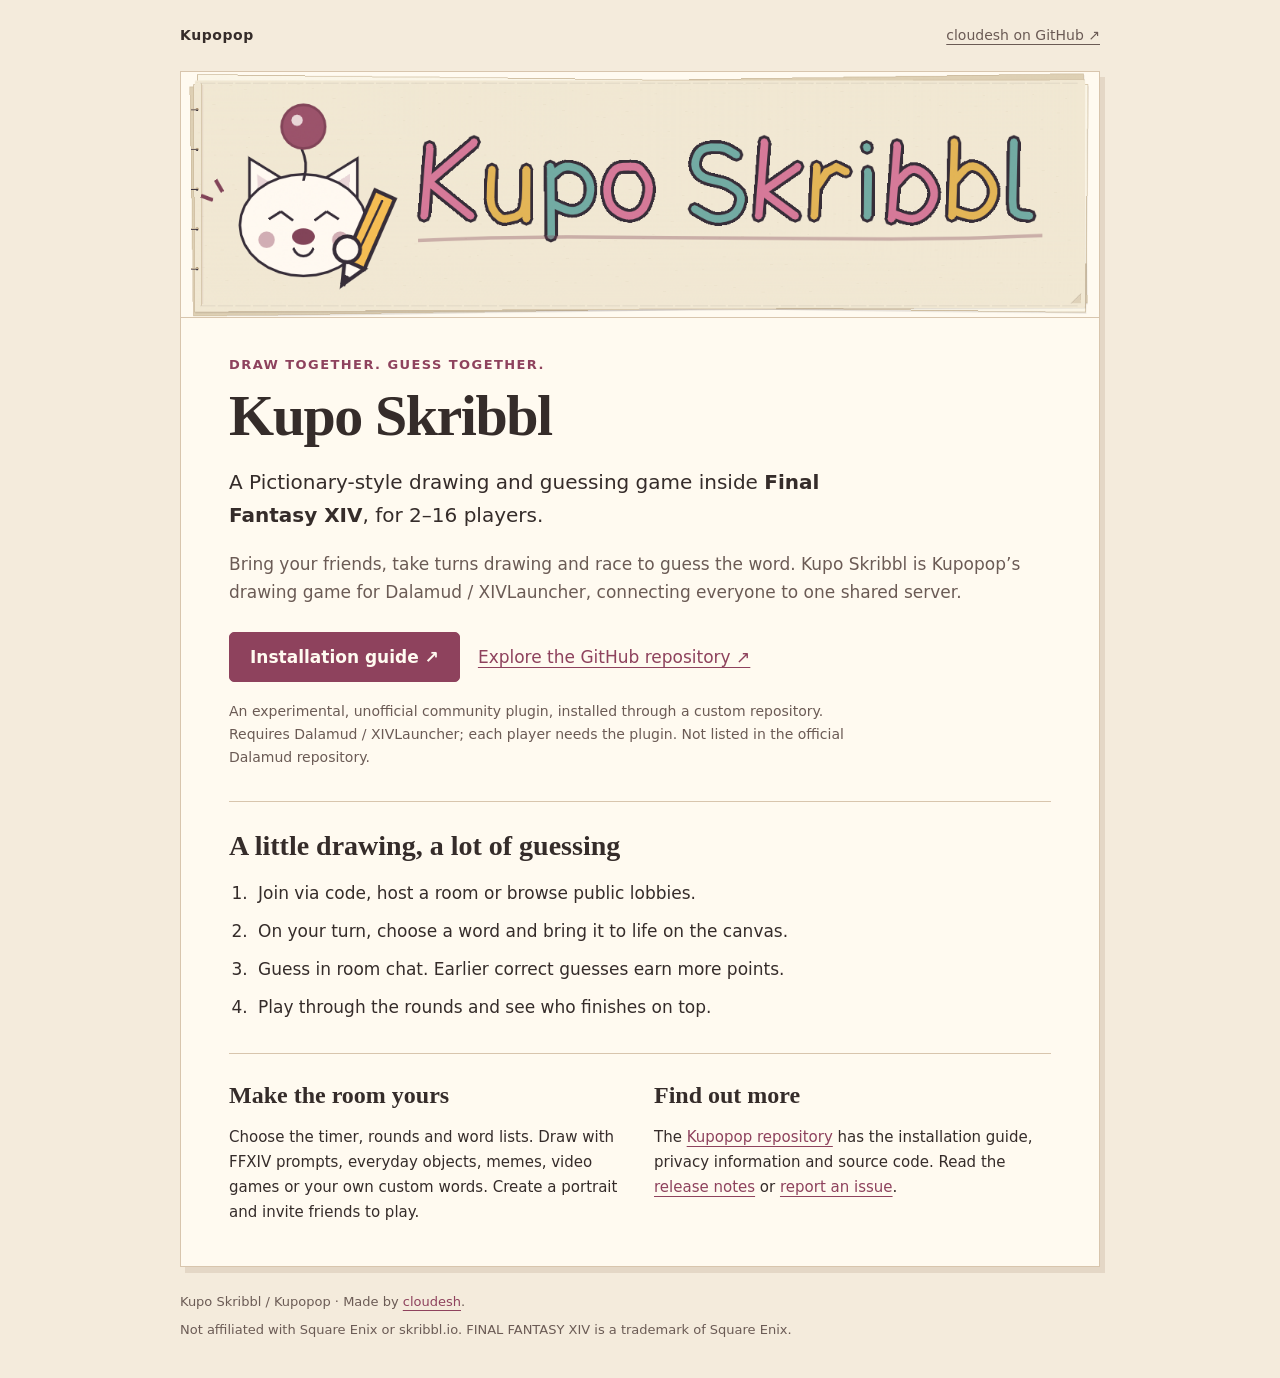
==== index.html @ 165d3423 "Publish Kupo Skribbl landing page and Google verification" ====
<!doctype html>
<html lang="en">
<head>
  <meta charset="utf-8">
  <meta name="viewport" content="width=device-width, initial-scale=1">
  <title>Kupo Skribbl — FFXIV drawing and guessing game | Kupopop</title>
  <meta name="description" content="Draw, guess and play together in Final Fantasy XIV. Kupo Skribbl is a multiplayer Pictionary-style game for 2–16 players, available as a custom Dalamud plugin.">
  <link rel="canonical" href="https://cloudesh.github.io/">
  <link rel="icon" type="image/png" href="assets/icon.png">
  <meta property="og:type" content="website">
  <meta property="og:url" content="https://cloudesh.github.io/">
  <meta property="og:title" content="Kupo Skribbl — draw and guess in FFXIV">
  <meta property="og:description" content="A Pictionary-style game for 2–16 players, inside Final Fantasy XIV through Dalamud / XIVLauncher.">
  <meta property="og:image" content="https://cloudesh.github.io/assets/banner.png">
  <meta name="theme-color" content="#f4ebdc">
  <style>
    :root { color-scheme: light; --paper:#fffaf0; --ink:#352c2a; --muted:#6b5b55; --rose:#8e425d; --rule:#d8c5ad; }
    * { box-sizing: border-box; }
    body { margin:0; background:#f4ebdc; color:var(--ink); font:17px/1.65 system-ui,-apple-system,"Segoe UI",sans-serif; }
    a { color:var(--rose); text-underline-offset:4px; }
    a:hover { text-decoration-thickness:2px; }
    a:focus-visible { outline:3px solid var(--rose); outline-offset:5px; border-radius:3px; }
    .skip { position:absolute; left:16px; top:-100px; background:var(--paper); padding:8px 16px; }
    .skip:focus { top:12px; }
    .page { width:min(920px,calc(100% - 40px)); margin:auto; }
    header { display:flex; justify-content:space-between; gap:20px; padding:24px 0; font-size:14px; }
    header a { color:var(--muted); }
    .brand { color:var(--ink); font-weight:700; text-decoration:none; letter-spacing:.04em; }
    main { background:var(--paper); border:1px solid var(--rule); box-shadow:5px 6px 0 #e4d7c6; }
    .banner { display:block; width:100%; height:auto; border-bottom:1px solid var(--rule); }
    .content { padding:36px 48px 42px; }
    .eyebrow { margin:0 0 8px; color:var(--rose); font-size:13px; font-weight:700; letter-spacing:.11em; text-transform:uppercase; }
    h1,h2 { font-family:Georgia,"Times New Roman",serif; line-height:1.15; }
    h1 { font-size:clamp(38px,7vw,58px); margin:0 0 16px; letter-spacing:-.025em; }
    h2 { font-size:28px; margin:0 0 16px; }
    p { margin:0 0 18px; }
    .intro { max-width:670px; font-size:20px; }
    .muted { color:var(--muted); }
    .actions { display:flex; flex-wrap:wrap; gap:14px; align-items:center; margin:26px 0 18px; }
    .button { display:inline-flex; min-height:46px; align-items:center; padding:10px 20px; color:var(--paper); background:var(--rose); border:1px solid var(--rose); border-radius:5px; font-weight:650; text-decoration:none; }
    .button:hover { background:#74354c; }
    .secondary { padding:10px 4px; }
    .notice { color:var(--muted); font-size:14px; max-width:650px; }
    section { margin-top:32px; padding-top:28px; border-top:1px solid var(--rule); }
    ol { margin:0; padding-left:24px; }
    li { margin-bottom:10px; padding-left:5px; }
    .details { display:grid; grid-template-columns:1fr 1fr; gap:28px; }
    .details h2 { font-size:24px; }
    .details p { font-size:15px; margin-bottom:0; }
    footer { padding:24px 0 32px; color:var(--muted); font-size:13px; }
    footer p { margin:0 0 6px; }
    @media (max-width:600px) {
      .page { width:calc(100% - 28px); }
      header { padding:18px 0; }
      .content { padding:26px 24px 30px; }
      .intro { font-size:18px; }
      .details { grid-template-columns:1fr; gap:24px; }
    }
  </style>
</head>
<body>
  <a class="skip" href="#main">Skip to content</a>
  <div class="page">
    <header>
      <a class="brand" href="https://cloudesh.github.io/">Kupopop</a>
      <a href="https://github.com/cloudesh">cloudesh on GitHub ↗</a>
    </header>
    <main id="main">
      <img class="banner" src="assets/banner.png" alt="A moogle and pencil on an open drawing book" width="1200" height="320">
      <div class="content">
        <p class="eyebrow">Draw together. Guess together.</p>
        <h1>Kupo Skribbl</h1>
        <p class="intro">A Pictionary-style drawing and guessing game inside <strong>Final Fantasy XIV</strong>, for 2–16 players.</p>
        <p class="muted">Bring your friends, take turns drawing and race to guess the word. Kupo Skribbl is Kupopop’s drawing game for Dalamud / XIVLauncher, connecting everyone to one shared server.</p>
        <div class="actions">
          <a class="button" href="https://github.com/cloudesh/kupopop#install-in-dalamud">Installation guide ↗</a>
          <a class="secondary" href="https://github.com/cloudesh/kupopop">Explore the GitHub repository ↗</a>
        </div>
        <p class="notice">An experimental, unofficial community plugin, installed through a custom repository. Requires Dalamud / XIVLauncher; each player needs the plugin. Not listed in the official Dalamud repository.</p>
        <section aria-labelledby="play-heading">
          <h2 id="play-heading">A little drawing, a lot of guessing</h2>
          <ol>
            <li>Join via code, host a room or browse public lobbies.</li>
            <li>On your turn, choose a word and bring it to life on the canvas.</li>
            <li>Guess in room chat. Earlier correct guesses earn more points.</li>
            <li>Play through the rounds and see who finishes on top.</li>
          </ol>
        </section>
        <section class="details" aria-label="More about Kupo Skribbl">
          <div>
            <h2>Make the room yours</h2>
            <p>Choose the timer, rounds and word lists. Draw with FFXIV prompts, everyday objects, memes, video games or your own custom words. Create a portrait and invite friends to play.</p>
          </div>
          <div>
            <h2>Find out more</h2>
            <p>The <a href="https://github.com/cloudesh/kupopop">Kupopop repository</a> has the installation guide, privacy information and source code. Read the <a href="https://github.com/cloudesh/kupopop/releases">release notes</a> or <a href="https://github.com/cloudesh/kupopop/issues">report an issue</a>.</p>
          </div>
        </section>
      </div>
    </main>
    <footer>
      <p>Kupo Skribbl / Kupopop · Made by <a href="https://github.com/cloudesh">cloudesh</a>.</p>
      <p>Not affiliated with Square Enix or skribbl.io. FINAL FANTASY XIV is a trademark of Square Enix.</p>
    </footer>
  </div>
</body>
</html>
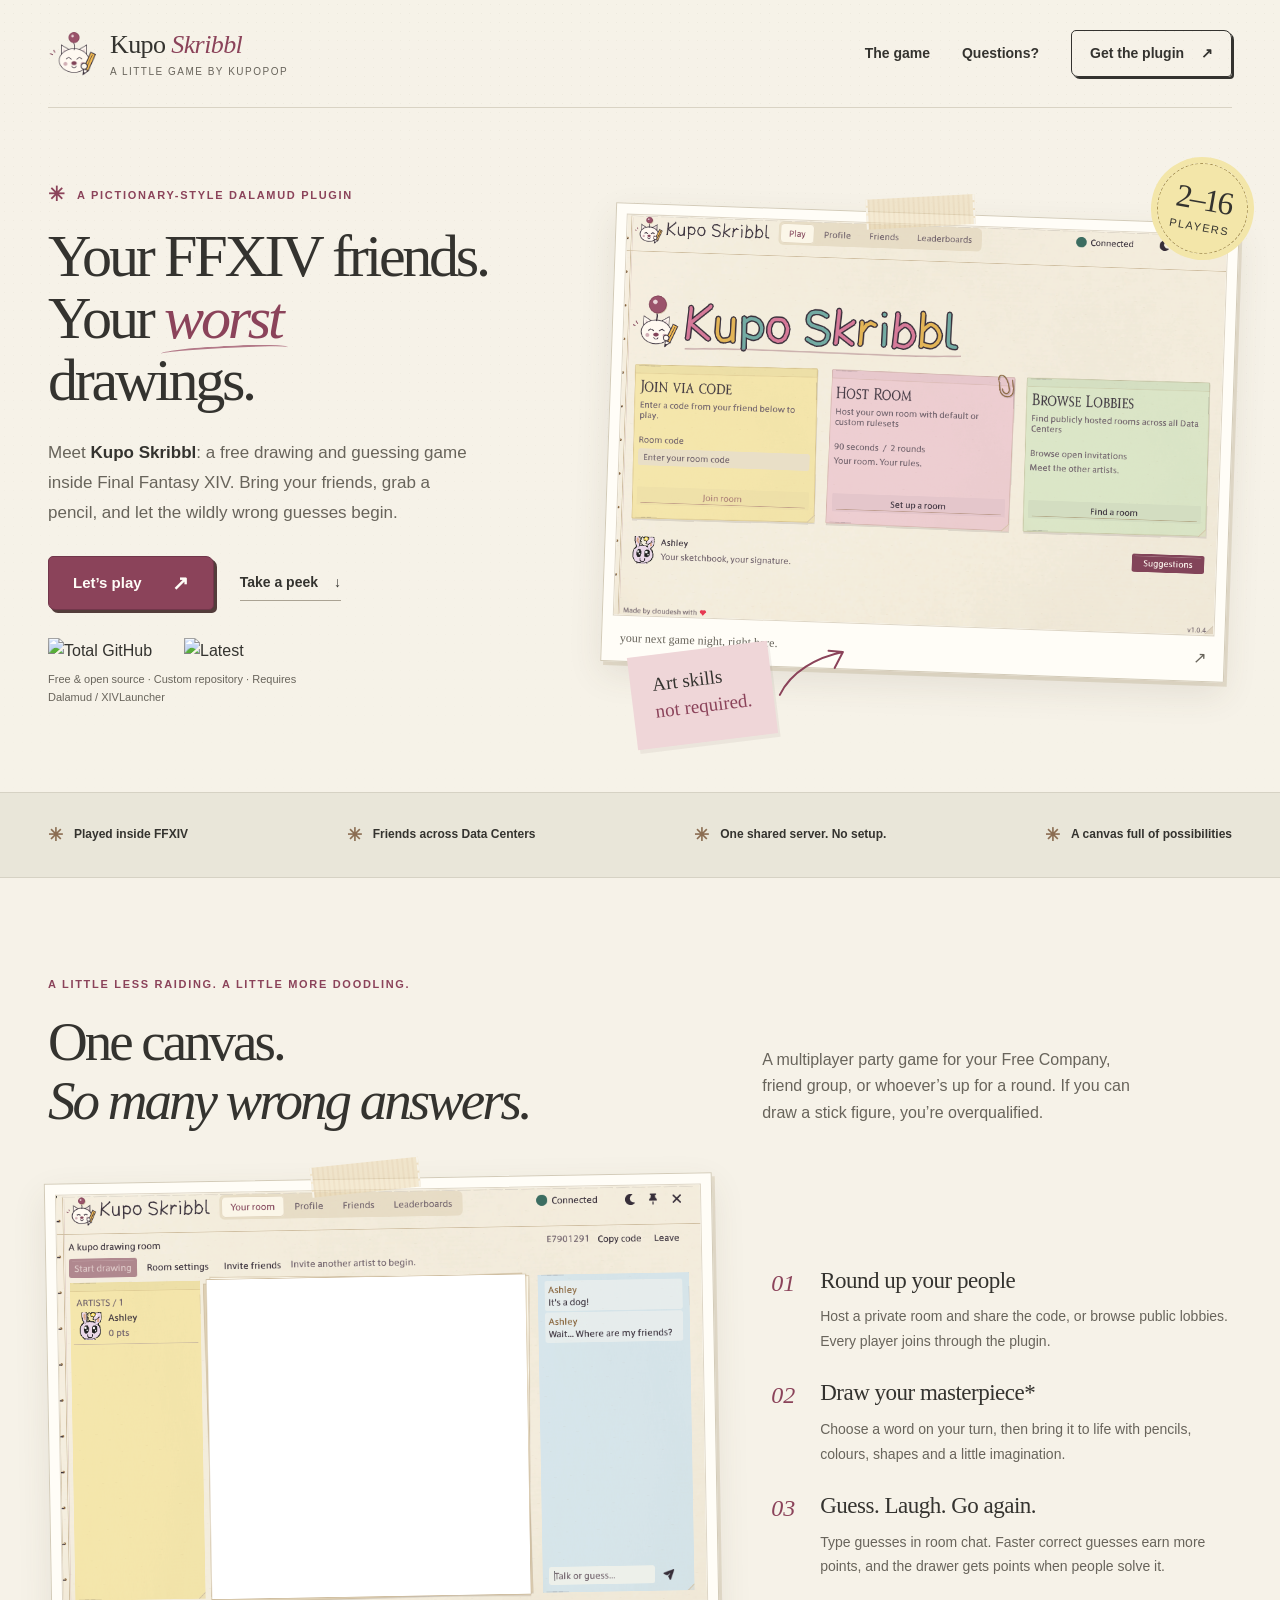
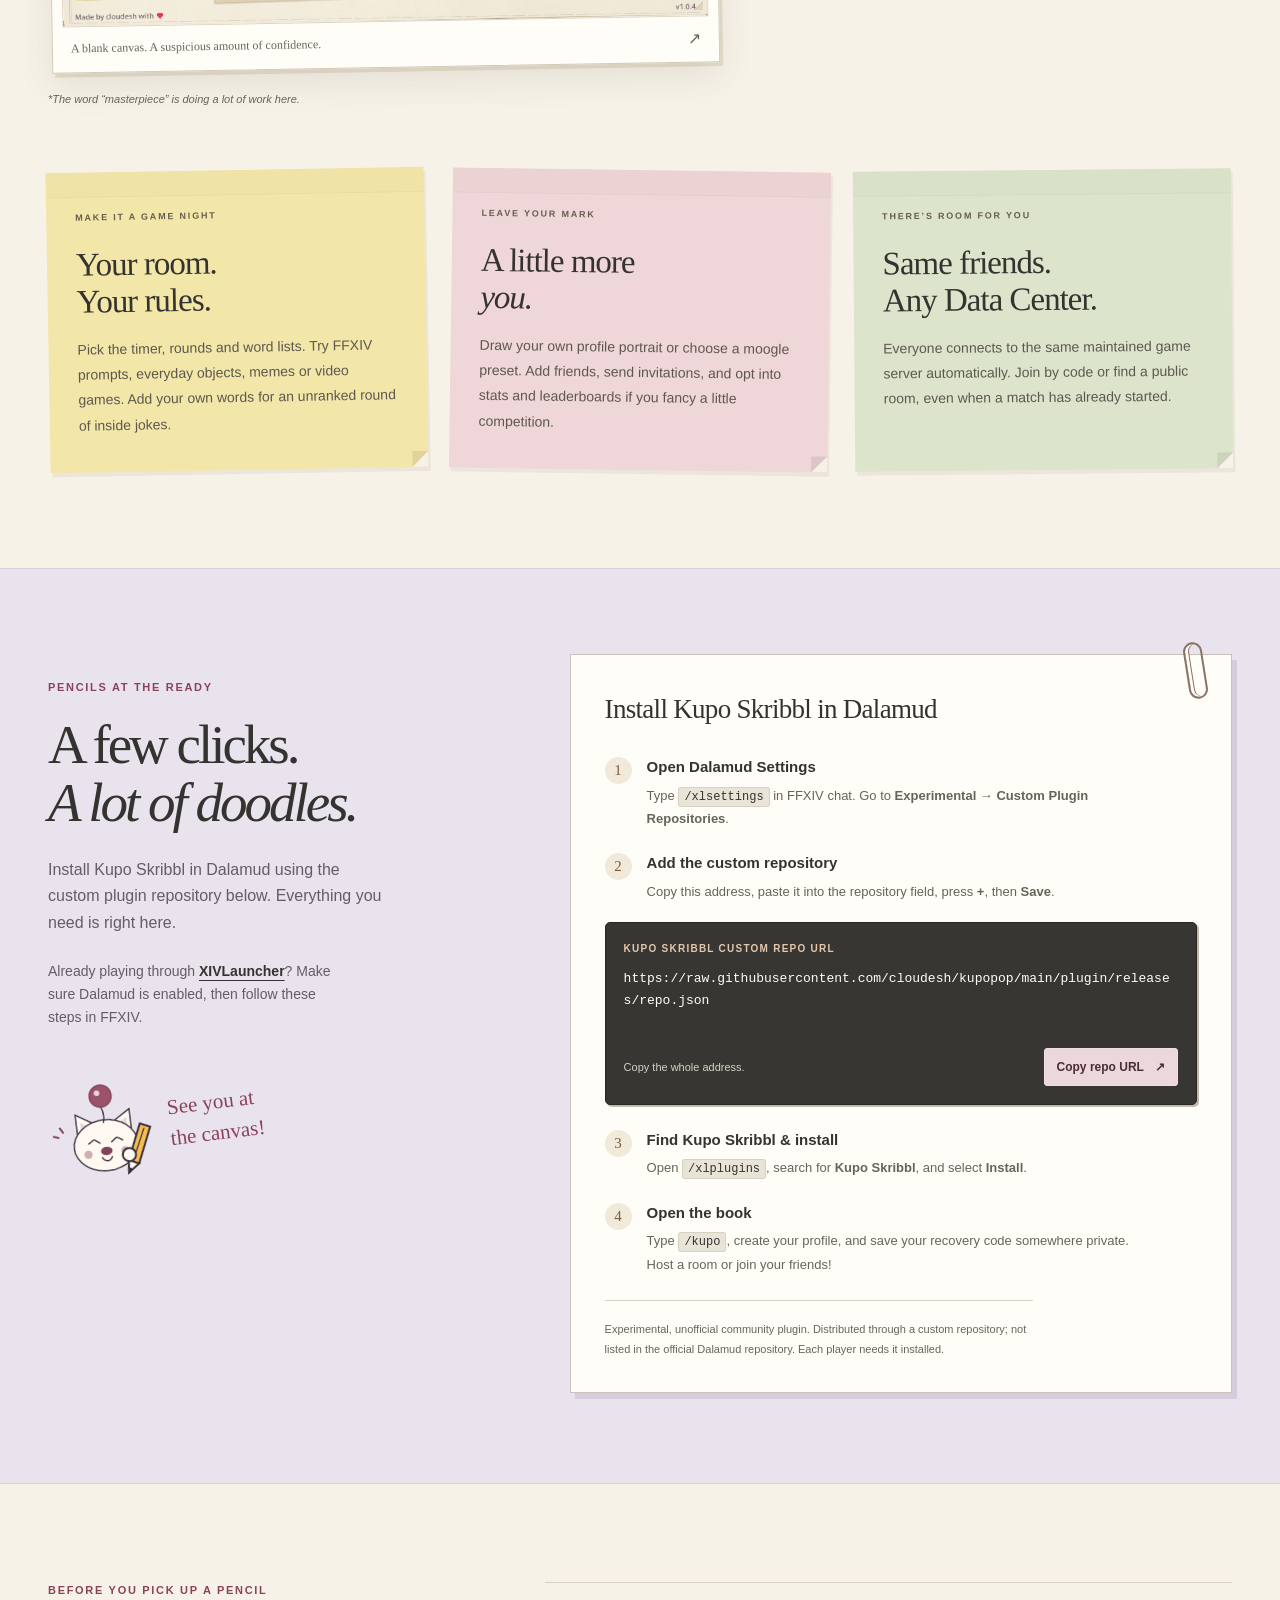
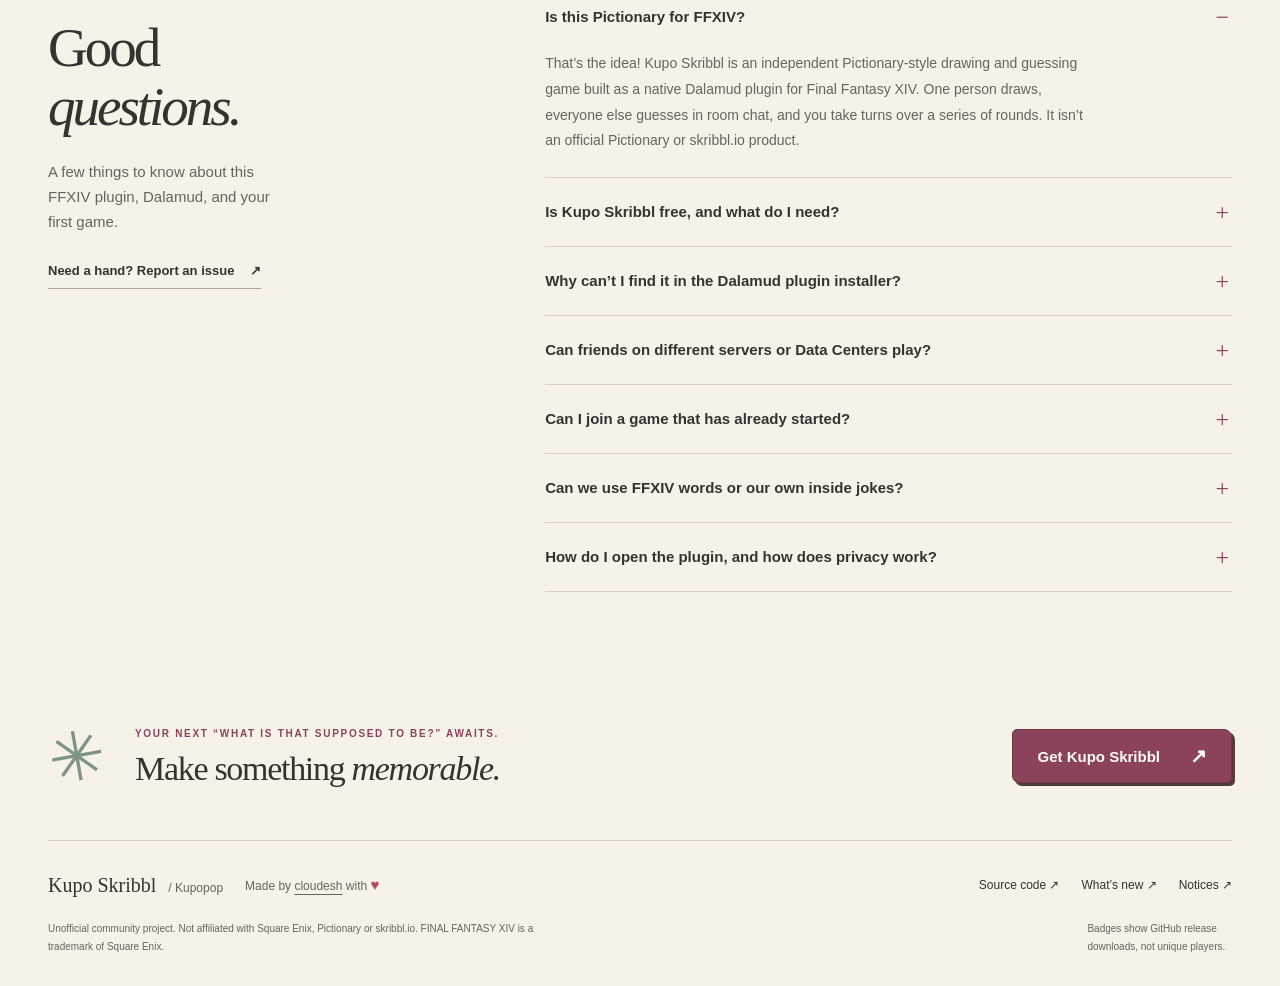
==== commit 40d7382f: "Redesign Kupo Skribbl site with direct installation and search metadata" ====
--- a/index.html
+++ b/index.html
@@ -3,105 +3,203 @@
 <head>
   <meta charset="utf-8">
   <meta name="viewport" content="width=device-width, initial-scale=1">
-  <title>Kupo Skribbl — FFXIV drawing and guessing game | Kupopop</title>
-  <meta name="description" content="Draw, guess and play together in Final Fantasy XIV. Kupo Skribbl is a multiplayer Pictionary-style game for 2–16 players, available as a custom Dalamud plugin.">
+  <title>Kupo Skribbl | FFXIV Pictionary &amp; Dalamud Drawing Plugin</title>
+  <meta name="description" content="Play Pictionary-style games in FFXIV with Kupo Skribbl, a free Dalamud plugin for 2–16 players. Copy the custom repo, install in XIVLauncher, and draw with friends.">
+  <meta name="robots" content="index, follow, max-image-preview:large">
+  <meta name="theme-color" content="#f6f2e8">
   <link rel="canonical" href="https://cloudesh.github.io/">
   <link rel="icon" type="image/png" href="assets/icon.png">
+  <link rel="apple-touch-icon" href="assets/icon.png">
+  <link rel="stylesheet" href="assets/site.css">
   <meta property="og:type" content="website">
+  <meta property="og:locale" content="en_GB">
+  <meta property="og:site_name" content="Kupo Skribbl">
   <meta property="og:url" content="https://cloudesh.github.io/">
-  <meta property="og:title" content="Kupo Skribbl — draw and guess in FFXIV">
-  <meta property="og:description" content="A Pictionary-style game for 2–16 players, inside Final Fantasy XIV through Dalamud / XIVLauncher.">
-  <meta property="og:image" content="https://cloudesh.github.io/assets/banner.png">
-  <meta name="theme-color" content="#f4ebdc">
-  <style>
-    :root { color-scheme: light; --paper:#fffaf0; --ink:#352c2a; --muted:#6b5b55; --rose:#8e425d; --rule:#d8c5ad; }
-    * { box-sizing: border-box; }
-    body { margin:0; background:#f4ebdc; color:var(--ink); font:17px/1.65 system-ui,-apple-system,"Segoe UI",sans-serif; }
-    a { color:var(--rose); text-underline-offset:4px; }
-    a:hover { text-decoration-thickness:2px; }
-    a:focus-visible { outline:3px solid var(--rose); outline-offset:5px; border-radius:3px; }
-    .skip { position:absolute; left:16px; top:-100px; background:var(--paper); padding:8px 16px; }
-    .skip:focus { top:12px; }
-    .page { width:min(920px,calc(100% - 40px)); margin:auto; }
-    header { display:flex; justify-content:space-between; gap:20px; padding:24px 0; font-size:14px; }
-    header a { color:var(--muted); }
-    .brand { color:var(--ink); font-weight:700; text-decoration:none; letter-spacing:.04em; }
-    main { background:var(--paper); border:1px solid var(--rule); box-shadow:5px 6px 0 #e4d7c6; }
-    .banner { display:block; width:100%; height:auto; border-bottom:1px solid var(--rule); }
-    .content { padding:36px 48px 42px; }
-    .eyebrow { margin:0 0 8px; color:var(--rose); font-size:13px; font-weight:700; letter-spacing:.11em; text-transform:uppercase; }
-    h1,h2 { font-family:Georgia,"Times New Roman",serif; line-height:1.15; }
-    h1 { font-size:clamp(38px,7vw,58px); margin:0 0 16px; letter-spacing:-.025em; }
-    h2 { font-size:28px; margin:0 0 16px; }
-    p { margin:0 0 18px; }
-    .intro { max-width:670px; font-size:20px; }
-    .muted { color:var(--muted); }
-    .actions { display:flex; flex-wrap:wrap; gap:14px; align-items:center; margin:26px 0 18px; }
-    .button { display:inline-flex; min-height:46px; align-items:center; padding:10px 20px; color:var(--paper); background:var(--rose); border:1px solid var(--rose); border-radius:5px; font-weight:650; text-decoration:none; }
-    .button:hover { background:#74354c; }
-    .secondary { padding:10px 4px; }
-    .notice { color:var(--muted); font-size:14px; max-width:650px; }
-    section { margin-top:32px; padding-top:28px; border-top:1px solid var(--rule); }
-    ol { margin:0; padding-left:24px; }
-    li { margin-bottom:10px; padding-left:5px; }
-    .details { display:grid; grid-template-columns:1fr 1fr; gap:28px; }
-    .details h2 { font-size:24px; }
-    .details p { font-size:15px; margin-bottom:0; }
-    footer { padding:24px 0 32px; color:var(--muted); font-size:13px; }
-    footer p { margin:0 0 6px; }
-    @media (max-width:600px) {
-      .page { width:calc(100% - 28px); }
-      header { padding:18px 0; }
-      .content { padding:26px 24px 30px; }
-      .intro { font-size:18px; }
-      .details { grid-template-columns:1fr; gap:24px; }
-    }
-  </style>
+  <meta property="og:title" content="Kupo Skribbl — your FFXIV friends, your worst drawings">
+  <meta property="og:description" content="A free Pictionary-style Dalamud plugin for 2–16 players. Grab your friends, draw something questionable, and guess together inside Final Fantasy XIV.">
+  <meta property="og:image" content="https://cloudesh.github.io/assets/kupo-skribbl-ffxiv-plugin-home.png">
+  <meta property="og:image:width" content="927">
+  <meta property="og:image:height" content="618">
+  <meta property="og:image:alt" content="Kupo Skribbl’s paper-and-pastel home screen with Join via code, Host Room and Browse Lobbies.">
+  <meta name="twitter:card" content="summary_large_image">
+  <meta name="twitter:title" content="Kupo Skribbl | FFXIV Pictionary &amp; Dalamud Drawing Plugin">
+  <meta name="twitter:description" content="Your FFXIV friends. Your worst drawings. A free drawing and guessing plugin for 2–16 players, with installation steps right here.">
+  <meta name="twitter:image" content="https://cloudesh.github.io/assets/kupo-skribbl-ffxiv-plugin-home.png">
+  <meta name="twitter:image:alt" content="The Kupo Skribbl drawing game’s home screen in FFXIV.">
+  <script type="application/ld+json">
+  {
+    "@context": "https://schema.org",
+    "@graph": [
+      {
+        "@type": "WebSite", "@id": "https://cloudesh.github.io/#website",
+        "url": "https://cloudesh.github.io/", "name": "Kupo Skribbl",
+        "alternateName": "Kupopop", "inLanguage": "en"
+      },
+      {
+        "@type": "WebPage", "@id": "https://cloudesh.github.io/#webpage",
+        "url": "https://cloudesh.github.io/",
+        "name": "Kupo Skribbl | FFXIV Pictionary & Dalamud Drawing Plugin",
+        "description": "A free Pictionary-style drawing and guessing game inside Final Fantasy XIV for 2–16 players, with a custom Dalamud repository and installation guide.",
+        "isPartOf": { "@id": "https://cloudesh.github.io/#website" },
+        "mainEntity": { "@id": "https://cloudesh.github.io/#plugin" },
+        "inLanguage": "en",
+        "primaryImageOfPage": {
+          "@type": "ImageObject",
+          "url": "https://cloudesh.github.io/assets/kupo-skribbl-ffxiv-plugin-home.png",
+          "width": 927, "height": 618
+        }
+      },
+      {
+        "@type": "SoftwareApplication", "@id": "https://cloudesh.github.io/#plugin",
+        "name": "Kupo Skribbl", "alternateName": "Kupopop",
+        "url": "https://cloudesh.github.io/",
+        "description": "A free multiplayer Pictionary-style FFXIV plugin for Dalamud: draw, guess, host private rooms or browse public lobbies with 2–16 players.",
+        "applicationCategory": "GameApplication",
+        "softwareRequirements": "Final Fantasy XIV, XIVLauncher and Dalamud",
+        "isAccessibleForFree": true,
+        "offers": { "@type": "Offer", "price": "0", "priceCurrency": "USD" },
+        "author": { "@type": "Person", "name": "cloudesh", "url": "https://github.com/cloudesh" },
+        "license": "https://github.com/cloudesh/kupopop/blob/main/LICENSE",
+        "sameAs": "https://github.com/cloudesh/kupopop",
+        "installUrl": "https://cloudesh.github.io/#install",
+        "releaseNotes": "https://github.com/cloudesh/kupopop/releases",
+        "image": "https://cloudesh.github.io/assets/icon.png",
+        "screenshot": [
+          "https://cloudesh.github.io/assets/kupo-skribbl-ffxiv-plugin-home.png",
+          "https://cloudesh.github.io/assets/kupo-skribbl-drawing-room.png"
+        ]
+      }
+    ]
+  }
+  </script>
+  <script src="assets/site.js" defer></script>
 </head>
 <body>
-  <a class="skip" href="#main">Skip to content</a>
-  <div class="page">
-    <header>
-      <a class="brand" href="https://cloudesh.github.io/">Kupopop</a>
-      <a href="https://github.com/cloudesh">cloudesh on GitHub ↗</a>
-    </header>
-    <main id="main">
-      <img class="banner" src="assets/banner.png" alt="A moogle and pencil on an open drawing book" width="1200" height="320">
-      <div class="content">
-        <p class="eyebrow">Draw together. Guess together.</p>
-        <h1>Kupo Skribbl</h1>
-        <p class="intro">A Pictionary-style drawing and guessing game inside <strong>Final Fantasy XIV</strong>, for 2–16 players.</p>
-        <p class="muted">Bring your friends, take turns drawing and race to guess the word. Kupo Skribbl is Kupopop’s drawing game for Dalamud / XIVLauncher, connecting everyone to one shared server.</p>
-        <div class="actions">
-          <a class="button" href="https://github.com/cloudesh/kupopop#install-in-dalamud">Installation guide ↗</a>
-          <a class="secondary" href="https://github.com/cloudesh/kupopop">Explore the GitHub repository ↗</a>
-        </div>
-        <p class="notice">An experimental, unofficial community plugin, installed through a custom repository. Requires Dalamud / XIVLauncher; each player needs the plugin. Not listed in the official Dalamud repository.</p>
-        <section aria-labelledby="play-heading">
-          <h2 id="play-heading">A little drawing, a lot of guessing</h2>
-          <ol>
-            <li>Join via code, host a room or browse public lobbies.</li>
-            <li>On your turn, choose a word and bring it to life on the canvas.</li>
-            <li>Guess in room chat. Earlier correct guesses earn more points.</li>
-            <li>Play through the rounds and see who finishes on top.</li>
+  <a class="skip-link" href="#main">Skip to content</a>
+  <header class="site-header wrap">
+    <a class="brand" href="/" aria-label="Kupo Skribbl home">
+      <img src="assets/icon.png" alt="" width="52" height="52">
+      <span>Kupo <span class="brand-rose">Skribbl</span><small>a little game by Kupopop</small></span>
+    </a>
+    <nav aria-label="Main navigation">
+      <a class="nav-play" href="#how-to-play">The game</a>
+      <a class="nav-faq" href="#faq">Questions?</a>
+      <a class="nav-install" href="#install">Get the plugin <span aria-hidden="true">↗</span></a>
+    </nav>
+  </header>
+
+  <main id="main">
+    <section class="hero wrap" aria-labelledby="hero-title">
+      <div class="hero-copy">
+        <p class="eyebrow"><span class="little-star" aria-hidden="true">✳</span> A Pictionary-style Dalamud plugin</p>
+        <h1 id="hero-title">Your FFXIV friends. <br> Your <em>worst</em> <br> drawings.</h1>
+        <p class="hero-intro">Meet <strong>Kupo Skribbl</strong>: a free drawing and guessing game inside Final Fantasy XIV. Bring your friends, grab a pencil, and let the wildly wrong guesses begin.</p>
+        <div class="hero-actions">
+          <a class="button" href="#install">Let’s play <span aria-hidden="true">↗</span></a>
+          <a class="text-link" href="#how-to-play">Take a peek <span aria-hidden="true">↓</span></a>
+        </div>
+        <div class="badges" aria-label="GitHub downloads and current version">
+          <a href="https://github.com/cloudesh/kupopop/releases" aria-label="See Kupo Skribbl releases and total release downloads"><img src="https://img.shields.io/github/downloads/cloudesh/kupopop/total?style=flat&amp;label=downloads&amp;labelColor=403b39&amp;color=846047" alt="Total GitHub release downloads" height="20" width="126"></a>
+          <a href="https://github.com/cloudesh/kupopop/releases/latest" aria-label="Read the latest Kupo Skribbl release notes"><img src="https://img.shields.io/github/v/release/cloudesh/kupopop?style=flat&amp;label=version&amp;labelColor=403b39&amp;color=506e62" alt="Latest release version" height="20" width="112"></a>
+        </div>
+        <p class="small-print">Free &amp; open source · Custom repository · Requires Dalamud / XIVLauncher</p>
+      </div>
+      <div class="hero-art">
+        <span class="player-sticker"><strong>2–16</strong><span>players</span></span>
+        <figure class="screenshot home-shot">
+          <a href="assets/kupo-skribbl-ffxiv-plugin-home.png" target="_blank" rel="noopener" aria-label="View the Kupo Skribbl home screenshot at full size (opens a new tab)">
+            <img src="assets/kupo-skribbl-ffxiv-plugin-home.png" alt="Kupo Skribbl FFXIV plugin home: join by room code, host a room, or browse public lobbies." width="927" height="618" fetchpriority="high">
+          </a>
+          <figcaption><span>your next game night, right here.</span><span aria-hidden="true">↗</span></figcaption>
+        </figure>
+        <div class="art-note" aria-hidden="true">Art skills <br> <span>not required.</span><svg viewBox="0 0 84 26" fill="none"><path d="M3 17C24 2 54 2 79 10M67 2l12 8-15 10" stroke="currentColor" stroke-width="2" stroke-linecap="round" stroke-linejoin="round"/></svg></div>
+      </div>
+    </section>
+
+    <div class="fact-strip">
+      <ul class="wrap" aria-label="Game at a glance">
+        <li><span aria-hidden="true">✳</span> Played inside FFXIV</li>
+        <li><span aria-hidden="true">✳</span> Friends across Data Centers</li>
+        <li><span aria-hidden="true">✳</span> One shared server. No setup.</li>
+        <li><span aria-hidden="true">✳</span> A canvas full of possibilities</li>
+      </ul>
+    </div>
+
+    <section class="play-section wrap section-space" id="how-to-play" aria-labelledby="play-title">
+      <div class="section-heading">
+        <div><p class="eyebrow">A little less raiding. A little more doodling.</p><h2 id="play-title">One canvas. <br> <em>So many wrong answers.</em></h2></div>
+        <p>A multiplayer party game for your Free Company, friend group, or whoever’s up for a round. If you can draw a stick figure, you’re overqualified.</p>
+      </div>
+      <div class="play-grid">
+        <figure class="screenshot room-shot">
+          <a href="assets/kupo-skribbl-drawing-room.png" target="_blank" rel="noopener" aria-label="View the Kupo Skribbl drawing room screenshot at full size (opens a new tab)">
+            <img src="assets/kupo-skribbl-drawing-room.png" alt="Kupo Skribbl’s Dalamud drawing room: players and scores on the left, the drawing canvas in the middle, and guessing chat on the right." width="935" height="625" loading="lazy" decoding="async">
+          </a>
+          <figcaption><span>A blank canvas. A suspicious amount of confidence.</span><span aria-hidden="true">↗</span></figcaption>
+        </figure>
+        <ol class="play-steps">
+          <li><span class="step-number">01</span><div><h3>Round up your people</h3><p>Host a private room and share the code, or browse public lobbies. Every player joins through the plugin.</p></div></li>
+          <li><span class="step-number">02</span><div><h3>Draw your masterpiece*</h3><p>Choose a word on your turn, then bring it to life with pencils, colours, shapes and a little imagination.</p></div></li>
+          <li><span class="step-number">03</span><div><h3>Guess. Laugh. Go again.</h3><p>Type guesses in room chat. Faster correct guesses earn more points, and the drawer gets points when people solve it.</p></div></li>
+        </ol>
+      </div>
+      <p class="footnote">*The word “masterpiece” is doing a lot of work here.</p>
+      <div class="notes-grid">
+        <article class="feature-note yellow-note"><span class="note-label">MAKE IT A GAME NIGHT</span><h3>Your room. <br> Your rules.</h3><p>Pick the timer, rounds and word lists. Try FFXIV prompts, everyday objects, memes or video games. Add your own words for an unranked round of inside jokes.</p></article>
+        <article class="feature-note pink-note"><span class="note-label">LEAVE YOUR MARK</span><h3>A little more <br> <em>you.</em></h3><p>Draw your own profile portrait or choose a moogle preset. Add friends, send invitations, and opt into stats and leaderboards if you fancy a little competition.</p></article>
+        <article class="feature-note green-note"><span class="note-label">THERE’S ROOM FOR YOU</span><h3>Same friends. <br> Any Data Center.</h3><p>Everyone connects to the same maintained game server automatically. Join by code or find a public room, even when a match has already started.</p></article>
+      </div>
+    </section>
+
+    <section class="install-section" id="install" aria-labelledby="install-title">
+      <div class="wrap install-grid">
+        <div class="install-intro">
+          <p class="eyebrow">Pencils at the ready</p>
+          <h2 id="install-title">A few clicks. <br> <em>A lot of doodles.</em></h2>
+          <p>Install Kupo Skribbl in Dalamud using the custom plugin repository below. Everything you need is right here.</p>
+          <p class="prerequisite">Already playing through <a href="https://goatcorp.github.io/">XIVLauncher</a>? Make sure Dalamud is enabled, then follow these steps in FFXIV.</p>
+          <div class="install-doodle" aria-hidden="true"><img src="assets/icon.png" alt="" width="112" height="112" loading="lazy"><span>See you at <br> the canvas!</span></div>
+        </div>
+        <div class="install-paper">
+          <h3>Install Kupo Skribbl in Dalamud</h3>
+          <ol class="install-steps">
+            <li><span class="install-number">1</span><div><h4>Open Dalamud Settings</h4><p>Type <code>/xlsettings</code> in FFXIV chat. Go to <strong>Experimental → Custom Plugin Repositories</strong>.</p></div></li>
+            <li><span class="install-number">2</span><div><h4>Add the custom repository</h4><p>Copy this address, paste it into the repository field, press <strong>+</strong>, then <strong>Save</strong>.</p></div></li>
           </ol>
-        </section>
-        <section class="details" aria-label="More about Kupo Skribbl">
-          <div>
-            <h2>Make the room yours</h2>
-            <p>Choose the timer, rounds and word lists. Draw with FFXIV prompts, everyday objects, memes, video games or your own custom words. Create a portrait and invite friends to play.</p>
+          <div class="repo-box">
+            <label for="repo-url">Kupo Skribbl custom repo URL</label>
+            <textarea id="repo-url" rows="3" readonly spellcheck="false" autocapitalize="off" aria-describedby="repo-help">https://raw.githubusercontent.com/cloudesh/kupopop/main/plugin/releases/repo.json</textarea>
+            <div class="copy-row"><span id="repo-help">Copy the whole address.</span><button class="copy-button" type="button" id="copy-repo" hidden>Copy repo URL <span aria-hidden="true">↗</span></button></div>
+            <p id="copy-status" class="copy-status" role="status" aria-live="polite"></p>
           </div>
-          <div>
-            <h2>Find out more</h2>
-            <p>The <a href="https://github.com/cloudesh/kupopop">Kupopop repository</a> has the installation guide, privacy information and source code. Read the <a href="https://github.com/cloudesh/kupopop/releases">release notes</a> or <a href="https://github.com/cloudesh/kupopop/issues">report an issue</a>.</p>
-          </div>
-        </section>
-      </div>
-    </main>
-    <footer>
-      <p>Kupo Skribbl / Kupopop · Made by <a href="https://github.com/cloudesh">cloudesh</a>.</p>
-      <p>Not affiliated with Square Enix or skribbl.io. FINAL FANTASY XIV is a trademark of Square Enix.</p>
-    </footer>
-  </div>
+          <ol class="install-steps" start="3">
+            <li><span class="install-number">3</span><div><h4>Find Kupo Skribbl &amp; install</h4><p>Open <code>/xlplugins</code>, search for <strong>Kupo Skribbl</strong>, and select <strong>Install</strong>.</p></div></li>
+            <li><span class="install-number">4</span><div><h4>Open the book</h4><p>Type <code>/kupo</code>, create your profile, and save your recovery code somewhere private. Host a room or join your friends!</p></div></li>
+          </ol>
+          <p class="install-notice">Experimental, unofficial community plugin. Distributed through a custom repository; not listed in the official Dalamud repository. Each player needs it installed.</p>
+        </div>
+      </div>
+    </section>
+
+    <section class="faq-section wrap section-space" id="faq" aria-labelledby="faq-title">
+      <div class="faq-intro"><p class="eyebrow">Before you pick up a pencil</p><h2 id="faq-title">Good <br> <em>questions.</em></h2><p>A few things to know about this FFXIV plugin, Dalamud, and your first game.</p><a class="text-link" href="https://github.com/cloudesh/kupopop/issues">Need a hand? Report an issue <span aria-hidden="true">↗</span></a></div>
+      <div class="faq-list">
+        <details open><summary>Is this Pictionary for FFXIV?</summary><div><p>That’s the idea! Kupo Skribbl is an independent Pictionary-style drawing and guessing game built as a native Dalamud plugin for Final Fantasy XIV. One person draws, everyone else guesses in room chat, and you take turns over a series of rounds. It isn’t an official Pictionary or skribbl.io product.</p></div></details>
+        <details><summary>Is Kupo Skribbl free, and what do I need?</summary><div><p>Yes, the plugin is free and open source. You need Final Fantasy XIV running with XIVLauncher and Dalamud, plus an internet connection. Each of your 2–16 players needs the plugin installed. The game connects to our shared server automatically; there’s no game server for you to set up.</p></div></details>
+        <details><summary>Why can’t I find it in the Dalamud plugin installer?</summary><div><p>Kupo Skribbl is currently distributed through a custom repository. Add the URL in the <a href="#install">installation guide above</a>, save your settings, then search again in <code>/xlplugins</code>. If Dalamud is unavailable after an FFXIV patch, plugins may need updates before they work again. See the <a href="https://goatcorp.github.io/faq/dalamud_troubleshooting.html">Dalamud FAQ</a> for launcher and plugin troubleshooting.</p></div></details>
+        <details><summary>Can friends on different servers or Data Centers play?</summary><div><p>Yes. Kupo Skribbl uses one shared game server, so friends on different FFXIV worlds or Data Centers can join the same room. Share a room code, send an in-plugin friend invitation, or list a public lobby. You don’t have to travel to the same in-game location.</p></div></details>
+        <details><summary>Can I join a game that has already started?</summary><div><p>Yes, as long as the room has space. You can start guessing immediately and join the drawing rotation next round, or next match if you arrived during the final round.</p></div></details>
+        <details><summary>Can we use FFXIV words or our own inside jokes?</summary><div><p>Hosts choose from FFXIV, general, meme and video-game word lists. You can also add your own custom words when setting up a room. Matches with host-provided custom words are unranked for lifetime statistics, so experiment freely.</p></div></details>
+        <details><summary>How do I open the plugin, and how does privacy work?</summary><div><p>Use <code>/kupo</code>, <code>/kuposkribbl</code> or <code>/kupopop</code>. Your Kupopop profile is separate from your Square Enix account. Choose profile sharing, statistics and background invitations in <strong>Profile → Privacy &amp; invitations</strong>.</p><p>Closing the plugin leaves your room. Recorded statistics use an anonymous leaderboard name with your portrait by default; you can hide the portrait, show your name or opt out. Read the <a href="https://github.com/cloudesh/kupopop#privacy">full privacy details</a>.</p></div></details>
+      </div>
+    </section>
+
+    <section class="last-call wrap" aria-labelledby="last-call-title"><span class="last-star" aria-hidden="true">✳</span><div><p class="eyebrow">Your next “what is that supposed to be?” awaits.</p><h2 id="last-call-title">Make something <em>memorable.</em></h2></div><a class="button" href="#install">Get Kupo Skribbl <span aria-hidden="true">↗</span></a></section>
+  </main>
+
+  <footer class="site-footer wrap">
+    <div class="footer-top"><a class="footer-brand" href="/">Kupo Skribbl <span>/ Kupopop</span></a><p>Made by <a href="https://github.com/cloudesh">cloudesh</a> with <span class="heart" aria-label="love">♥</span></p><nav aria-label="Project links"><a href="https://github.com/cloudesh/kupopop">Source code ↗</a><a href="https://github.com/cloudesh/kupopop/releases">What’s new ↗</a><a href="https://github.com/cloudesh/kupopop/blob/main/THIRD_PARTY_NOTICES.md">Notices ↗</a></nav></div>
+    <div class="footer-fine"><p>Unofficial community project. Not affiliated with Square Enix, Pictionary or skribbl.io. FINAL FANTASY XIV is a trademark of Square Enix.</p><p>Badges show GitHub release downloads, not unique players.</p></div>
+  </footer>
 </body>
 </html>
--- a/assets/site.css
+++ b/assets/site.css
@@ -0,0 +1,160 @@
+@charset "UTF-8";
+:root{color-scheme:light;--paper:#f6f2e8;--white:#fffdf7;--ink:#34332f;--muted:#68645b;--rose:#8b435a;--rose-dark:#71364a;--rule:#d9d3c4;--yellow:#f3e6a9;--pink:#efd6d8;--green:#dce5cc;--serif:Georgia,"Times New Roman",serif;--sans:"Segoe UI",Arial,sans-serif;--hand:"Segoe Print","Bradley Hand",cursive}
+*{box-sizing:border-box}
+html{scroll-behavior:smooth;scroll-padding-top:28px}
+body{margin:0;color:var(--ink);background:var(--paper);font:16px/1.65 var(--sans);-webkit-font-smoothing:antialiased}
+body::before{content:"";position:absolute;inset:0 0 auto;height:850px;z-index:-1;background-image:radial-gradient(#a59b8038 .65px,transparent .65px);background-size:9px 9px;mask-image:linear-gradient(#0006,transparent)}
+::selection{background:#edccd7;color:#34332f}
+a{color:inherit;text-underline-offset:4px;text-decoration-thickness:1px}
+a:hover{text-decoration-thickness:2px}
+button,textarea{font:inherit}
+button,a{-webkit-tap-highlight-color:#8b435a25}
+:focus-visible{outline:3px solid var(--rose);outline-offset:5px}
+img{display:block;max-width:100%;height:auto}
+button{cursor:pointer}
+[hidden]{display:none!important}
+h1,h2,h3,h4,p,figure{margin:0}
+h1,h2,h3{font-family:var(--serif);font-weight:400}
+h1,h2{letter-spacing:-.055em;line-height:1.06;text-wrap:balance}
+h1 em,h2 em,h3 em{font-weight:400}
+h2{font-size:clamp(36px,4.3vw,56px)}
+p{max-width:70ch}
+.wrap{width:min(1240px,calc(100% - 96px));margin-inline:auto}
+.section-space{padding-block:98px}
+.skip-link{position:absolute;left:20px;top:-100px;background:var(--white);padding:12px 20px;z-index:20}
+.skip-link:focus{top:12px}
+.site-header{min-height:108px;display:flex;align-items:center;justify-content:space-between;gap:24px;border-bottom:1px solid var(--rule)}
+.brand{display:flex;align-items:center;gap:10px;text-decoration:none;font:26px/1.2 var(--serif);letter-spacing:-.6px;flex-shrink:0}
+.brand img{width:52px;height:52px;object-fit:contain}
+.brand-rose{color:var(--rose);font-style:italic}
+.brand small{display:block;margin-top:5px;color:var(--muted);font:10px/1.3 var(--sans);letter-spacing:1.5px;text-transform:uppercase}
+.site-header nav{display:flex;align-items:center;gap:32px;font-size:14px;font-weight:600}
+.site-header nav a{text-decoration:none}
+.site-header nav a:hover{color:var(--rose)}
+.site-header .nav-install{padding:11px 18px;border:1px solid var(--ink);border-radius:5px 8px 4px 7px;box-shadow:2px 2px 0 #34332f;transition:transform .18s,box-shadow .18s}
+.site-header .nav-install:hover{transform:translate(1px,1px);box-shadow:1px 1px 0 #34332f}
+.nav-install span{margin-left:13px}
+.hero{display:grid;grid-template-columns:.95fr 1.15fr;gap:44px;align-items:center;padding-block:76px 85px}
+.eyebrow{font:600 11px/1.6 var(--sans);letter-spacing:1.7px;text-transform:uppercase;color:var(--rose);margin-bottom:20px}
+.little-star{font-size:20px;line-height:1;vertical-align:-2px;margin-right:6px}
+h1{font-size:clamp(47px,4.7vw,66px);line-height:1.035}
+h1 em{position:relative;color:var(--rose);white-space:nowrap}
+h1 em::after{content:"";position:absolute;left:-3%;bottom:-4px;width:108%;height:7px;border-top:2px solid #b37988;border-radius:50%;transform:rotate(-3deg)}
+.hero-intro{font-size:17px;line-height:1.75;color:var(--muted);margin-top:27px;max-width:46ch}
+.hero-intro strong{font-weight:650;color:var(--ink)}
+.hero-actions{display:flex;flex-wrap:wrap;gap:26px;align-items:center;margin:28px 0}
+.button{display:inline-flex;align-items:center;justify-content:center;gap:30px;min-height:51px;padding:12px 24px;color:var(--white);background:var(--rose);border:1px solid var(--rose-dark);border-radius:5px 8px 5px 7px;box-shadow:3px 3px 0 #533d3b;line-height:1.4;font-size:15px;font-weight:600;text-decoration:none;transition:background .15s,transform .15s,box-shadow .15s}
+.button:hover{background:var(--rose-dark);transform:translate(1px,1px);box-shadow:2px 2px 0 #533d3b}
+.button span{font-size:20px}
+.text-link{font-size:14px;font-weight:600;text-decoration:none;border-bottom:1px solid #aaa293;padding-block:6px}
+.text-link span{margin-left:12px}
+.text-link:hover{color:var(--rose);border-color:var(--rose)}
+.badges{display:flex;align-items:center;gap:10px;flex-wrap:wrap;min-height:20px}
+.badges a{display:inline-flex}
+.badges img{height:20px;width:auto;max-width:160px}
+.small-print{font-size:11px;color:var(--muted);margin-top:12px;line-height:1.7;max-width:42ch}
+.hero-art{position:relative;padding-block:24px 30px;min-width:0}
+.screenshot{position:relative;background:var(--white);padding:10px 10px 0;border:1px solid #d3cbb8;box-shadow:0 13px 34px #4e41351a,3px 4px 0 #e5ddcc}
+.screenshot::before{content:"";position:absolute;width:105px;height:30px;left:40%;top:-17px;background:repeating-linear-gradient(90deg,#e4cda48a 0 2px,#ecdbb691 2px 5px);transform:rotate(-5deg);z-index:2;pointer-events:none;border-left:2px dashed #f6f2e8;border-right:2px dashed #f6f2e8}
+.screenshot a{display:block;border:1px solid #ded6c6;overflow:hidden}
+.screenshot img{width:100%}
+.screenshot figcaption{display:flex;justify-content:space-between;gap:8px;align-items:center;padding:12px 8px 14px;font:12px/1.5 var(--hand);color:var(--muted)}
+.screenshot figcaption>span:last-child{font:16px var(--sans)}
+.home-shot{transform:rotate(2deg)}
+.player-sticker{position:absolute;right:-16px;top:-26px;z-index:3;display:flex;flex-direction:column;align-items:center;justify-content:center;width:91px;height:91px;border-radius:50%;background:var(--yellow);border:1px dashed #a99353;outline:6px solid var(--yellow);box-shadow:2px 4px 0 #54472e12;transform:rotate(10deg)}
+.player-sticker strong{font:32px/1.15 var(--serif);letter-spacing:-2px}
+.player-sticker span{font-size:11px;letter-spacing:1.5px;text-transform:uppercase}
+.art-note{position:absolute;bottom:-40px;left:24px;z-index:3;background:var(--pink);padding:17px 22px 23px;transform:rotate(-7deg);font:19px/1.4 var(--hand);box-shadow:2px 4px 0 #5b444313}
+.art-note span{color:var(--rose)}
+.art-note svg{position:absolute;right:-83px;top:24px;width:84px;height:26px;transform:rotate(-22deg);color:var(--rose)}
+.fact-strip{background:#e9e6d9;border-top:1px solid #d6d2c4;border-bottom:1px solid #d6d2c4}
+.fact-strip ul{display:flex;flex-wrap:wrap;justify-content:space-between;gap:16px 30px;list-style:none;padding-block:20px;padding-left:0;font-size:12px;font-weight:600}
+.fact-strip li{display:flex;align-items:center;gap:11px}
+.fact-strip li span{color:#8b6d52;font-size:18px;line-height:1}
+.section-heading{display:grid;grid-template-columns:1.35fr 1fr;gap:80px;align-items:end;margin-bottom:48px}
+.section-heading>.eyebrow{margin-bottom:18px}
+.section-heading>p{color:var(--muted);max-width:43ch;margin-bottom:4px}
+.play-grid{display:grid;grid-template-columns:1.45fr 1fr;gap:55px;align-items:center}
+.room-shot{transform:rotate(-1deg)}
+.play-steps{list-style:none;margin:0;padding:0;display:grid;gap:26px}
+.play-steps li{display:flex;gap:17px;align-items:flex-start}
+.step-number{font:italic 24px/1.2 var(--serif);padding-top:2px;color:var(--rose);min-width:32px}
+.play-steps h3{font-size:23px;line-height:1.25;letter-spacing:-.5px;margin-bottom:9px}
+.play-steps p{font-size:14px;line-height:1.75;color:var(--muted)}
+.footnote{font-size:11px;color:var(--muted);margin-top:22px;font-style:italic}
+.notes-grid{display:grid;grid-template-columns:repeat(3,1fr);gap:25px;margin-top:62px}
+.feature-note{position:relative;padding:30px 29px 34px;box-shadow:2px 4px 0 #64554614;isolation:isolate}
+.feature-note::before{content:"";position:absolute;inset:0 0 auto;height:24px;background:#39301a05;border-bottom:1px solid #39301a08;z-index:-1}
+.feature-note::after{content:"";position:absolute;right:0;bottom:0;border-style:solid;border-width:0 0 16px 16px;border-color:transparent transparent var(--paper) #00000013}
+.yellow-note{background:var(--yellow);transform:rotate(-1deg)}
+.pink-note{background:var(--pink);transform:rotate(.8deg)}
+.green-note{background:var(--green);transform:rotate(-.5deg)}
+.note-label{font:600 9px/1.5 var(--sans);letter-spacing:1.8px;color:#675e4d}
+.feature-note h3{font-size:33px;line-height:1.1;letter-spacing:-1px;margin:18px 0}
+.feature-note p{font-size:14px;line-height:1.8;color:#5d584f}
+.install-section{padding:85px 0 90px;background:#e9e3ee;border-top:1px solid #d9d0df;border-bottom:1px solid #d9d0df;position:relative}
+.install-grid{display:grid;grid-template-columns:.8fr 1.2fr;gap:80px;align-items:start}
+.install-intro{padding-top:25px}
+.install-intro>p:not(.eyebrow){margin-top:24px;color:#635d66;max-width:38ch}
+.install-intro .prerequisite{font-size:14px}
+.prerequisite a{font-weight:600;color:var(--ink)}
+.install-doodle{display:flex;align-items:center;gap:9px;margin-top:40px;transform:rotate(-7deg);width:fit-content}
+.install-doodle img{width:112px}
+.install-doodle span{font:21px/1.5 var(--hand);color:var(--rose)}
+.install-paper{position:relative;min-width:0;background:var(--white);border:1px solid #c9c2ba;box-shadow:5px 6px 0 #d5cddd;padding:32px 34px}
+.install-paper::before{content:"";position:absolute;top:-13px;right:26px;height:53px;width:15px;border:2px solid #897465;border-radius:12px;transform:rotate(-9deg);box-shadow:inset 3px 0 0 #fffdf7,inset 4px 0 0 #897465;pointer-events:none}
+.install-paper>h3{font-size:27px;letter-spacing:-.7px;margin-bottom:25px;padding-right:22px}
+.install-steps{list-style:none;margin:0;padding:0;display:grid;gap:22px}
+.install-steps li{display:flex;align-items:flex-start;gap:15px}
+.install-number{display:grid;place-items:center;flex-shrink:0;background:#f1e9da;color:#7b5e3b;width:27px;height:27px;border-radius:50%;font:15px var(--serif);margin-top:1px}
+.install-steps h4{font-size:15px;font-weight:650;line-height:1.5;margin-bottom:5px}
+.install-steps p{font-size:13px;line-height:1.8;color:var(--muted)}
+code{font:12px/1.5 Consolas,"Liberation Mono",monospace;padding:2px 5px;background:#e9e4d8;border:1px solid #d8d1c2;border-radius:3px;white-space:nowrap;color:var(--ink)}
+.repo-box{background:#373632;color:#fffdf7;border:1px solid #262623;border-radius:5px;padding:18px;margin:19px 0 24px;box-shadow:2px 2px 0 #c3baa8}
+.repo-box label{font-size:10px;font-weight:600;letter-spacing:1.25px;text-transform:uppercase;color:#e4c8ab;display:block;margin-bottom:10px}
+.repo-box textarea{display:block;width:100%;resize:none;min-height:67px;padding:0;border:0;border-radius:0;background:transparent;color:#fffdf7;font:13px/1.75 Consolas,"Liberation Mono",monospace;overflow-wrap:anywhere;word-break:break-all}
+.repo-box textarea:focus-visible{outline-color:#e8bdce;outline-offset:4px}
+.copy-row{display:flex;justify-content:space-between;align-items:center;gap:12px;margin-top:12px}
+.copy-row>span{font-size:11px;color:#d7d1c4}
+.copy-button{padding:8px 12px;min-height:38px;background:#ecd8dc;border:1px solid #f2dfe4;border-radius:3px;color:#492d37;font-size:12px;line-height:1.5;font-weight:650;white-space:nowrap}
+.copy-button span{margin-left:8px}
+.copy-button:hover{background:#f8e9eb}
+.copy-button:focus-visible{outline-color:#ecd8dc}
+.copy-status{font-size:12px;color:#e4d8b5;line-height:1.5;min-height:0}
+.copy-status:not(:empty){margin-top:10px}
+.install-notice{font-size:11px;line-height:1.8;color:var(--muted);border-top:1px solid var(--rule);padding-top:19px;margin-top:24px}
+.faq-section{display:grid;grid-template-columns:.75fr 1.25fr;gap:85px}
+.faq-intro>p:not(.eyebrow){color:var(--muted);font-size:15px;margin-top:24px;max-width:29ch}
+.faq-intro>.text-link{display:inline-block;margin-top:20px;font-size:13px}
+.faq-list{border-top:1px solid var(--rule)}
+.faq-list details{border-bottom:1px solid var(--rule)}
+.faq-list summary{position:relative;list-style:none;cursor:pointer;padding:22px 30px 22px 0;font-size:15px;font-weight:600;line-height:1.6}
+.faq-list summary::-webkit-details-marker{display:none}
+.faq-list summary::after{content:"+";position:absolute;right:3px;top:20px;color:var(--rose);font:24px/1.2 var(--serif)}
+.faq-list details[open] summary::after{content:"−"}
+.faq-list summary:hover{color:var(--rose)}
+.faq-list details>div{padding:0 25px 23px 0;color:var(--muted);font-size:14px;line-height:1.85}
+.faq-list p+p{margin-top:13px}
+.faq-list a{color:var(--rose)}
+.last-call{display:flex;align-items:center;justify-content:space-between;gap:30px;padding:32px 0 50px;border-bottom:1px solid var(--rule)}
+.last-call .eyebrow{font-size:10px;margin-bottom:9px}
+.last-call h2{font-size:34px;letter-spacing:-1.3px}
+.last-star{font-size:68px;color:#7f9584;line-height:1;transform:rotate(-10deg)}
+.last-call>div{flex:1}
+.last-call .button{flex-shrink:0}
+.site-footer{padding-block:32px 30px}
+.footer-top{display:flex;flex-wrap:wrap;align-items:center;gap:22px;font-size:12px}
+.footer-brand{font:20px var(--serif);text-decoration:none}
+.footer-brand span{font:12px var(--sans);color:var(--muted);margin-left:7px}
+.footer-top>p{color:var(--muted)}
+.footer-top nav{display:flex;gap:22px;margin-left:auto}
+.footer-top nav a{font-size:12px;text-decoration:none}
+.heart{color:#b64860;font-size:15px}
+.footer-fine{margin-top:22px;color:var(--muted);font-size:10px;line-height:1.8;display:flex;justify-content:space-between;gap:30px}
+.footer-fine p:first-child{max-width:90ch}
+.footer-fine p:last-child{max-width:26ch}
+@media(min-width:1450px){.hero{padding-block:100px 110px}.hero-art{margin-left:16px}}
+@media(max-width:1100px){.wrap{width:calc(100% - 64px)}.hero{gap:30px;grid-template-columns:1fr 1.06fr}h1{font-size:51px}.hero-intro{font-size:16px}.eyebrow{font-size:10px;letter-spacing:1.3px}.player-sticker{right:-9px;width:78px;height:78px}.player-sticker strong{font-size:28px}.hero-art{margin-top:15px}.section-heading{gap:45px}.play-grid{gap:35px}.install-grid{gap:42px}.install-paper{padding:30px 25px}.faq-section{gap:55px}.fact-strip ul{justify-content:center;gap:12px 25px}.last-call h2{font-size:30px}}
+@media(max-width:850px){.hero{grid-template-columns:1fr;gap:52px;max-width:660px;padding-top:51px;padding-bottom:87px}.hero-copy{max-width:580px}h1{font-size:68px}.hero-intro{max-width:49ch}.hero-art{width:100%;margin:0 auto;max-width:590px}.hero .small-print{max-width:none}.player-sticker{right:5px;top:-13px;width:86px;height:86px}.art-note{bottom:-37px}.site-header nav{gap:22px}.site-header .nav-faq{display:none}.section-space{padding-block:70px}.section-heading{grid-template-columns:1fr;gap:24px;margin-bottom:40px}.section-heading>p{max-width:55ch}.play-grid{grid-template-columns:1fr;gap:42px}.play-steps{grid-template-columns:repeat(3,1fr);gap:25px}.play-steps li{display:block}.step-number{display:block;margin-bottom:12px}.play-steps h3{font-size:22px}.play-steps p{font-size:13px}.notes-grid{gap:17px;margin-top:44px}.feature-note{padding:29px 20px}.feature-note h3{font-size:28px}.feature-note p{font-size:13px}.note-label{font-size:8px;letter-spacing:1px}.install-grid{grid-template-columns:1fr;gap:32px}.install-intro{padding:0}.install-intro>p:not(.eyebrow){max-width:59ch}.install-doodle{display:none}.install-paper{padding:34px;max-width:680px;width:100%;margin:auto}.install-section{padding-block:64px}.faq-section{grid-template-columns:1fr;gap:35px}.faq-intro h2 br{display:none}.faq-intro>p:not(.eyebrow){max-width:60ch}.last-star{display:none}.last-call{padding-top:0}.last-call h2{font-size:29px}.last-call .eyebrow{max-width:32ch}.footer-top nav{margin-left:0}.footer-top>p{margin-left:auto}.footer-fine{display:block}.footer-fine p:last-child{max-width:none;margin-top:8px}}
+@media(max-width:560px){.wrap{width:calc(100% - 38px)}.site-header{min-height:90px;gap:12px}.brand{gap:5px;font-size:21px;letter-spacing:-.4px}.brand img{width:39px;height:39px}.brand small{font-size:8px;letter-spacing:.7px}.site-header .nav-play{display:none}.site-header nav{font-size:11px}.site-header .nav-install{padding:9px 10px}.nav-install span{margin-left:5px}.hero{padding-block:42px 78px;gap:33px}h1{font-size:clamp(43px,10.6vw,58px)}.hero .eyebrow{font-size:9px;letter-spacing:1px}.hero-intro{font-size:15px;margin-top:23px}.hero-actions{margin:24px 0;gap:24px}.button{padding:11px 19px;min-height:48px;gap:25px;font-size:14px}.small-print{font-size:10px}.hero-art{padding:22px 3px 20px}.home-shot{transform:rotate(1.2deg)}.screenshot{padding:6px 6px 0}.screenshot figcaption{font-family:var(--sans);font-size:10px;padding:10px 5px}.screenshot::before{width:80px;height:25px;top:-13px}.player-sticker{top:-3px;right:2px;width:65px;height:65px;outline-width:4px}.player-sticker strong{font-size:25px}.player-sticker span{font-size:9px}.art-note{padding:12px 18px;font-size:15px;bottom:-43px;left:15px}.art-note svg{width:65px;right:-65px}.fact-strip ul{display:grid;grid-template-columns:1fr 1fr;gap:15px 12px;padding-block:20px;font-size:10px;line-height:1.6}.fact-strip li{gap:7px}.fact-strip li span{font-size:15px}.section-space{padding-block:53px}h2{font-size:38px}.section-heading{gap:22px}.section-heading>p{font-size:15px}.eyebrow{font-size:9px;letter-spacing:1.2px;margin-bottom:16px}.play-grid{gap:30px}.room-shot{transform:none}.play-steps{grid-template-columns:1fr;gap:25px}.play-steps li{display:flex;gap:15px}.play-steps h3{font-size:23px}.play-steps p{font-size:14px}.step-number{margin:1px 0 0}.footnote{font-size:10px;margin-top:18px}.notes-grid{grid-template-columns:1fr;gap:22px;margin-top:39px;padding-inline:4px}.feature-note{padding:26px 26px 29px}.feature-note h3{font-size:32px;margin-block:14px}.feature-note h3 br{display:none}.feature-note p{font-size:14px}.note-label{font-size:9px;letter-spacing:1.3px}.install-section{padding-block:50px}.install-intro>p:not(.eyebrow){font-size:15px;margin-top:20px}.install-intro .prerequisite{font-size:13px!important}.install-paper{padding:26px 19px}.install-paper>h3{font-size:24px}.install-steps li{gap:11px}.install-steps h4{font-size:14px}.install-steps p{font-size:12px}.install-number{width:24px;height:24px;font-size:14px}.repo-box{margin:18px -5px 23px;padding:14px 12px}.repo-box label{font-size:9px;letter-spacing:.9px}.repo-box textarea{font-size:12px;min-height:85px}.copy-row{gap:8px}.copy-row>span{font-size:10px;max-width:11ch}.copy-button{font-size:11px;padding:8px 10px}.install-notice{font-size:10px}.faq-list summary{font-size:14px;padding-block:19px}.faq-list details>div{font-size:13px;padding-right:10px}.faq-intro>.text-link{font-size:12px}.last-call{flex-direction:column;align-items:flex-start;gap:25px;padding-bottom:35px}.last-call h2{font-size:34px}.last-call .eyebrow{max-width:none;font-size:9px}.last-call .button{width:100%}.footer-top{gap:17px}.footer-brand{font-size:19px}.footer-brand span{font-size:10px;margin-left:4px}.footer-top>p{margin-left:0;font-size:11px}.footer-top nav{gap:20px;width:100%}.footer-top nav a{font-size:11px}.footer-fine{font-size:9px;margin-top:20px}}
+@media(prefers-reduced-motion:reduce){html{scroll-behavior:auto}*,*::before,*::after{transition:none!important;animation:none!important}}
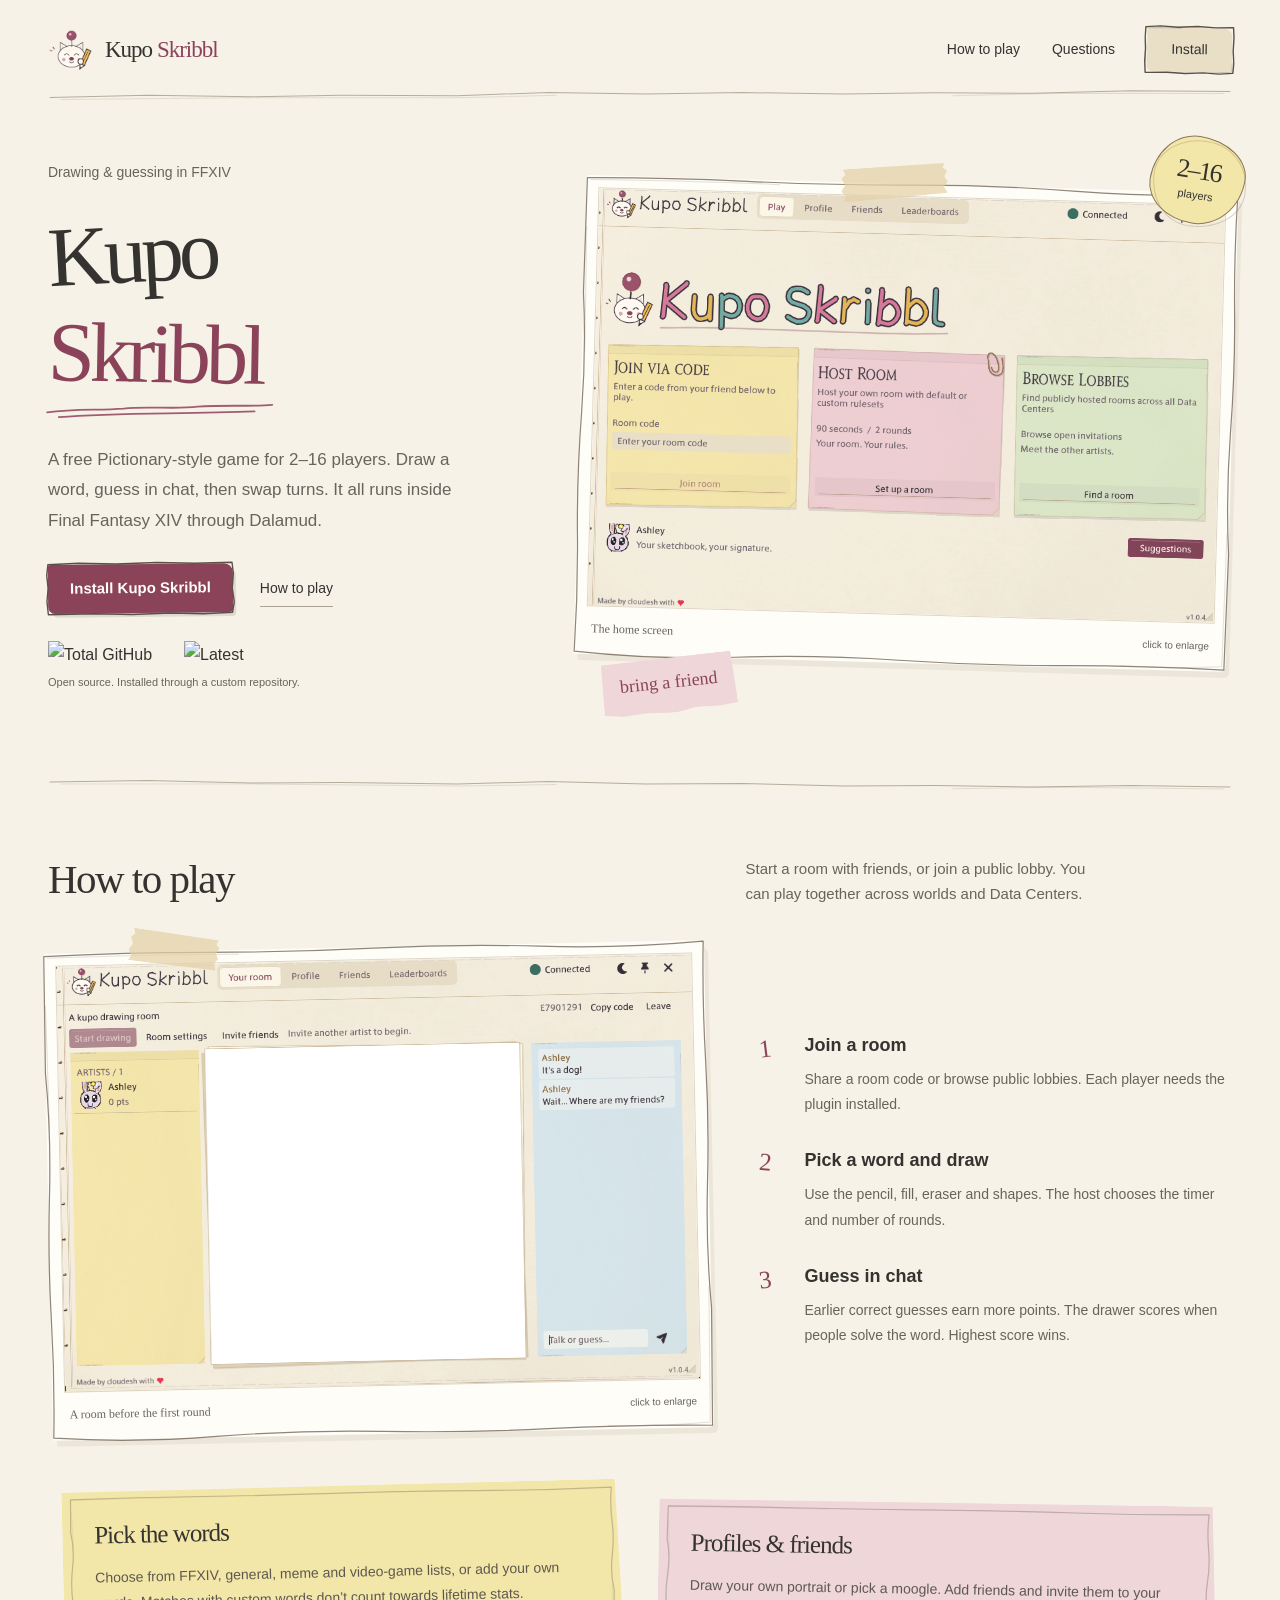
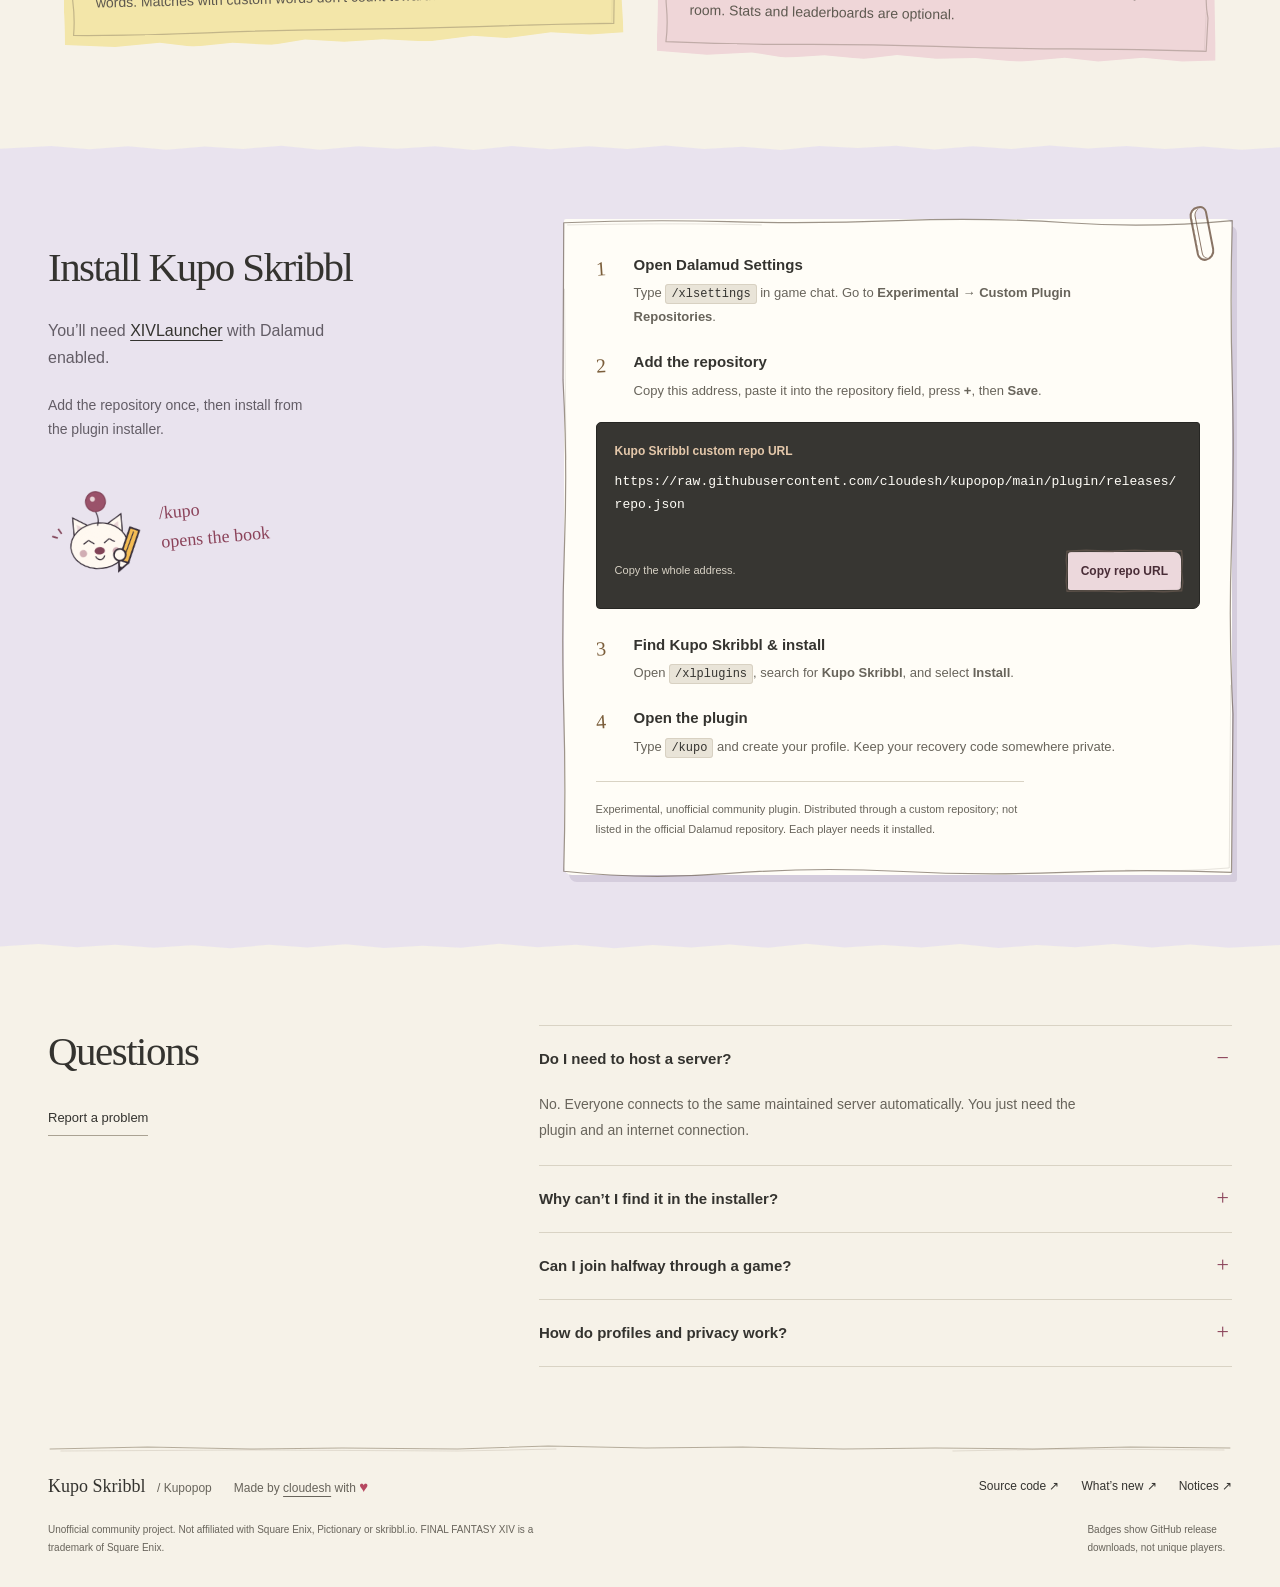
==== commit 4454c1ef: "Simplify website copy and add drawn paper details" ====
--- a/index.html
+++ b/index.html
@@ -3,8 +3,8 @@
 <head>
   <meta charset="utf-8">
   <meta name="viewport" content="width=device-width, initial-scale=1">
-  <title>Kupo Skribbl | FFXIV Pictionary &amp; Dalamud Drawing Plugin</title>
-  <meta name="description" content="Play Pictionary-style games in FFXIV with Kupo Skribbl, a free Dalamud plugin for 2–16 players. Copy the custom repo, install in XIVLauncher, and draw with friends.">
+  <title>Kupo Skribbl — a drawing game for FFXIV</title>
+  <meta name="description" content="Play Pictionary-style drawing games inside Final Fantasy XIV. Kupo Skribbl is a free Dalamud plugin for 2–16 players. Get the custom repo and installation steps.">
   <meta name="robots" content="index, follow, max-image-preview:large">
   <meta name="theme-color" content="#f6f2e8">
   <link rel="canonical" href="https://cloudesh.github.io/">
@@ -15,15 +15,15 @@
   <meta property="og:locale" content="en_GB">
   <meta property="og:site_name" content="Kupo Skribbl">
   <meta property="og:url" content="https://cloudesh.github.io/">
-  <meta property="og:title" content="Kupo Skribbl — your FFXIV friends, your worst drawings">
-  <meta property="og:description" content="A free Pictionary-style Dalamud plugin for 2–16 players. Grab your friends, draw something questionable, and guess together inside Final Fantasy XIV.">
+  <meta property="og:title" content="Kupo Skribbl — a drawing game for FFXIV">
+  <meta property="og:description" content="A free drawing and guessing game for 2–16 players, played inside Final Fantasy XIV through Dalamud. Installation steps and custom repo included.">
   <meta property="og:image" content="https://cloudesh.github.io/assets/kupo-skribbl-ffxiv-plugin-home.png">
   <meta property="og:image:width" content="927">
   <meta property="og:image:height" content="618">
   <meta property="og:image:alt" content="Kupo Skribbl’s paper-and-pastel home screen with Join via code, Host Room and Browse Lobbies.">
   <meta name="twitter:card" content="summary_large_image">
-  <meta name="twitter:title" content="Kupo Skribbl | FFXIV Pictionary &amp; Dalamud Drawing Plugin">
-  <meta name="twitter:description" content="Your FFXIV friends. Your worst drawings. A free drawing and guessing plugin for 2–16 players, with installation steps right here.">
+  <meta name="twitter:title" content="Kupo Skribbl — a drawing game for FFXIV">
+  <meta name="twitter:description" content="A free drawing and guessing game for 2–16 players, played inside Final Fantasy XIV through Dalamud. Installation steps and custom repo included.">
   <meta name="twitter:image" content="https://cloudesh.github.io/assets/kupo-skribbl-ffxiv-plugin-home.png">
   <meta name="twitter:image:alt" content="The Kupo Skribbl drawing game’s home screen in FFXIV.">
   <script type="application/ld+json">
@@ -38,8 +38,8 @@
       {
         "@type": "WebPage", "@id": "https://cloudesh.github.io/#webpage",
         "url": "https://cloudesh.github.io/",
-        "name": "Kupo Skribbl | FFXIV Pictionary & Dalamud Drawing Plugin",
-        "description": "A free Pictionary-style drawing and guessing game inside Final Fantasy XIV for 2–16 players, with a custom Dalamud repository and installation guide.",
+        "name": "Kupo Skribbl — a drawing game for FFXIV",
+        "description": "Learn how to play and install Kupo Skribbl, a drawing and guessing game inside Final Fantasy XIV.",
         "isPartOf": { "@id": "https://cloudesh.github.io/#website" },
         "mainEntity": { "@id": "https://cloudesh.github.io/#plugin" },
         "inLanguage": "en",
@@ -53,7 +53,7 @@
         "@type": "SoftwareApplication", "@id": "https://cloudesh.github.io/#plugin",
         "name": "Kupo Skribbl", "alternateName": "Kupopop",
         "url": "https://cloudesh.github.io/",
-        "description": "A free multiplayer Pictionary-style FFXIV plugin for Dalamud: draw, guess, host private rooms or browse public lobbies with 2–16 players.",
+        "description": "A free drawing and guessing game for 2–16 players, played inside Final Fantasy XIV through Dalamud.",
         "applicationCategory": "GameApplication",
         "softwareRequirements": "Final Fantasy XIV, XIVLauncher and Dalamud",
         "isAccessibleForFree": true,
@@ -79,102 +79,89 @@
   <header class="site-header wrap">
     <a class="brand" href="/" aria-label="Kupo Skribbl home">
       <img src="assets/icon.png" alt="" width="52" height="52">
-      <span>Kupo <span class="brand-rose">Skribbl</span><small>a little game by Kupopop</small></span>
+      <span>Kupo <span class="brand-rose">Skribbl</span></span>
     </a>
     <nav aria-label="Main navigation">
-      <a class="nav-play" href="#how-to-play">The game</a>
-      <a class="nav-faq" href="#faq">Questions?</a>
-      <a class="nav-install" href="#install">Get the plugin <span aria-hidden="true">↗</span></a>
+      <a class="nav-play" href="#how-to-play">How to play</a>
+      <a class="nav-faq" href="#faq">Questions</a>
+      <a class="nav-install" href="#install">Install</a>
     </nav>
   </header>
 
   <main id="main">
     <section class="hero wrap" aria-labelledby="hero-title">
       <div class="hero-copy">
-        <p class="eyebrow"><span class="little-star" aria-hidden="true">✳</span> A Pictionary-style Dalamud plugin</p>
-        <h1 id="hero-title">Your FFXIV friends. <br> Your <em>worst</em> <br> drawings.</h1>
-        <p class="hero-intro">Meet <strong>Kupo Skribbl</strong>: a free drawing and guessing game inside Final Fantasy XIV. Bring your friends, grab a pencil, and let the wildly wrong guesses begin.</p>
+        <p class="eyebrow">Drawing &amp; guessing in FFXIV</p>
+        <h1 id="hero-title"><span>Kupo</span> <span>Skribbl</span></h1>
+        <p class="hero-intro">A free Pictionary-style game for 2–16 players. Draw a word, guess in chat, then swap turns. It all runs inside Final Fantasy XIV through Dalamud.</p>
         <div class="hero-actions">
-          <a class="button" href="#install">Let’s play <span aria-hidden="true">↗</span></a>
-          <a class="text-link" href="#how-to-play">Take a peek <span aria-hidden="true">↓</span></a>
+          <a class="button" href="#install">Install Kupo Skribbl</a>
+          <a class="text-link" href="#how-to-play">How to play</a>
         </div>
         <div class="badges" aria-label="GitHub downloads and current version">
           <a href="https://github.com/cloudesh/kupopop/releases" aria-label="See Kupo Skribbl releases and total release downloads"><img src="https://img.shields.io/github/downloads/cloudesh/kupopop/total?style=flat&amp;label=downloads&amp;labelColor=403b39&amp;color=846047" alt="Total GitHub release downloads" height="20" width="126"></a>
           <a href="https://github.com/cloudesh/kupopop/releases/latest" aria-label="Read the latest Kupo Skribbl release notes"><img src="https://img.shields.io/github/v/release/cloudesh/kupopop?style=flat&amp;label=version&amp;labelColor=403b39&amp;color=506e62" alt="Latest release version" height="20" width="112"></a>
         </div>
-        <p class="small-print">Free &amp; open source · Custom repository · Requires Dalamud / XIVLauncher</p>
+        <p class="small-print">Open source. Installed through a custom repository.</p>
       </div>
       <div class="hero-art">
         <span class="player-sticker"><strong>2–16</strong><span>players</span></span>
         <figure class="screenshot home-shot">
           <a href="assets/kupo-skribbl-ffxiv-plugin-home.png" target="_blank" rel="noopener" aria-label="View the Kupo Skribbl home screenshot at full size (opens a new tab)">
-            <img src="assets/kupo-skribbl-ffxiv-plugin-home.png" alt="Kupo Skribbl FFXIV plugin home: join by room code, host a room, or browse public lobbies." width="927" height="618" fetchpriority="high">
+            <img src="assets/kupo-skribbl-ffxiv-plugin-home.png" alt="Home screen with Join via code, Host Room and Browse Lobbies." width="927" height="618" fetchpriority="high">
           </a>
-          <figcaption><span>your next game night, right here.</span><span aria-hidden="true">↗</span></figcaption>
+          <figcaption>The home screen <span>click to enlarge</span></figcaption>
         </figure>
-        <div class="art-note" aria-hidden="true">Art skills <br> <span>not required.</span><svg viewBox="0 0 84 26" fill="none"><path d="M3 17C24 2 54 2 79 10M67 2l12 8-15 10" stroke="currentColor" stroke-width="2" stroke-linecap="round" stroke-linejoin="round"/></svg></div>
+        <div class="art-note" aria-hidden="true">bring a friend</div>
       </div>
     </section>
 
-    <div class="fact-strip">
-      <ul class="wrap" aria-label="Game at a glance">
-        <li><span aria-hidden="true">✳</span> Played inside FFXIV</li>
-        <li><span aria-hidden="true">✳</span> Friends across Data Centers</li>
-        <li><span aria-hidden="true">✳</span> One shared server. No setup.</li>
-        <li><span aria-hidden="true">✳</span> A canvas full of possibilities</li>
-      </ul>
-    </div>
-
     <section class="play-section wrap section-space" id="how-to-play" aria-labelledby="play-title">
       <div class="section-heading">
-        <div><p class="eyebrow">A little less raiding. A little more doodling.</p><h2 id="play-title">One canvas. <br> <em>So many wrong answers.</em></h2></div>
-        <p>A multiplayer party game for your Free Company, friend group, or whoever’s up for a round. If you can draw a stick figure, you’re overqualified.</p>
+        <h2 id="play-title">How to play</h2>
+        <p>Start a room with friends, or join a public lobby. You can play together across worlds and Data Centers.</p>
       </div>
       <div class="play-grid">
         <figure class="screenshot room-shot">
           <a href="assets/kupo-skribbl-drawing-room.png" target="_blank" rel="noopener" aria-label="View the Kupo Skribbl drawing room screenshot at full size (opens a new tab)">
-            <img src="assets/kupo-skribbl-drawing-room.png" alt="Kupo Skribbl’s Dalamud drawing room: players and scores on the left, the drawing canvas in the middle, and guessing chat on the right." width="935" height="625" loading="lazy" decoding="async">
+            <img src="assets/kupo-skribbl-drawing-room.png" alt="A room with players and scores on the left, a drawing canvas in the middle, and chat on the right." width="935" height="625" loading="lazy" decoding="async">
           </a>
-          <figcaption><span>A blank canvas. A suspicious amount of confidence.</span><span aria-hidden="true">↗</span></figcaption>
+          <figcaption>A room before the first round <span>click to enlarge</span></figcaption>
         </figure>
         <ol class="play-steps">
-          <li><span class="step-number">01</span><div><h3>Round up your people</h3><p>Host a private room and share the code, or browse public lobbies. Every player joins through the plugin.</p></div></li>
-          <li><span class="step-number">02</span><div><h3>Draw your masterpiece*</h3><p>Choose a word on your turn, then bring it to life with pencils, colours, shapes and a little imagination.</p></div></li>
-          <li><span class="step-number">03</span><div><h3>Guess. Laugh. Go again.</h3><p>Type guesses in room chat. Faster correct guesses earn more points, and the drawer gets points when people solve it.</p></div></li>
+          <li><span class="step-number">1</span><div><h3>Join a room</h3><p>Share a room code or browse public lobbies. Each player needs the plugin installed.</p></div></li>
+          <li><span class="step-number">2</span><div><h3>Pick a word and draw</h3><p>Use the pencil, fill, eraser and shapes. The host chooses the timer and number of rounds.</p></div></li>
+          <li><span class="step-number">3</span><div><h3>Guess in chat</h3><p>Earlier correct guesses earn more points. The drawer scores when people solve the word. Highest score wins.</p></div></li>
         </ol>
       </div>
-      <p class="footnote">*The word “masterpiece” is doing a lot of work here.</p>
       <div class="notes-grid">
-        <article class="feature-note yellow-note"><span class="note-label">MAKE IT A GAME NIGHT</span><h3>Your room. <br> Your rules.</h3><p>Pick the timer, rounds and word lists. Try FFXIV prompts, everyday objects, memes or video games. Add your own words for an unranked round of inside jokes.</p></article>
-        <article class="feature-note pink-note"><span class="note-label">LEAVE YOUR MARK</span><h3>A little more <br> <em>you.</em></h3><p>Draw your own profile portrait or choose a moogle preset. Add friends, send invitations, and opt into stats and leaderboards if you fancy a little competition.</p></article>
-        <article class="feature-note green-note"><span class="note-label">THERE’S ROOM FOR YOU</span><h3>Same friends. <br> Any Data Center.</h3><p>Everyone connects to the same maintained game server automatically. Join by code or find a public room, even when a match has already started.</p></article>
+        <article class="feature-note yellow-note"><h3>Pick the words</h3><p>Choose from FFXIV, general, meme and video-game lists, or add your own words. Matches with custom words don’t count towards lifetime stats.</p></article>
+        <article class="feature-note pink-note"><h3>Profiles &amp; friends</h3><p>Draw your own portrait or pick a moogle. Add friends and invite them to your room. Stats and leaderboards are optional.</p></article>
       </div>
     </section>
 
     <section class="install-section" id="install" aria-labelledby="install-title">
       <div class="wrap install-grid">
         <div class="install-intro">
-          <p class="eyebrow">Pencils at the ready</p>
-          <h2 id="install-title">A few clicks. <br> <em>A lot of doodles.</em></h2>
-          <p>Install Kupo Skribbl in Dalamud using the custom plugin repository below. Everything you need is right here.</p>
-          <p class="prerequisite">Already playing through <a href="https://goatcorp.github.io/">XIVLauncher</a>? Make sure Dalamud is enabled, then follow these steps in FFXIV.</p>
-          <div class="install-doodle" aria-hidden="true"><img src="assets/icon.png" alt="" width="112" height="112" loading="lazy"><span>See you at <br> the canvas!</span></div>
+          <h2 id="install-title">Install Kupo Skribbl</h2>
+          <p>You’ll need <a href="https://goatcorp.github.io/">XIVLauncher</a> with Dalamud enabled.</p>
+          <p class="prerequisite">Add the repository once, then install from the plugin installer.</p>
+          <div class="install-doodle" aria-hidden="true"><img src="assets/icon.png" alt="" width="112" height="112" loading="lazy"><span>/kupo<br>opens the book</span></div>
         </div>
         <div class="install-paper">
-          <h3>Install Kupo Skribbl in Dalamud</h3>
           <ol class="install-steps">
-            <li><span class="install-number">1</span><div><h4>Open Dalamud Settings</h4><p>Type <code>/xlsettings</code> in FFXIV chat. Go to <strong>Experimental → Custom Plugin Repositories</strong>.</p></div></li>
-            <li><span class="install-number">2</span><div><h4>Add the custom repository</h4><p>Copy this address, paste it into the repository field, press <strong>+</strong>, then <strong>Save</strong>.</p></div></li>
+            <li><span class="install-number">1</span><div><h3>Open Dalamud Settings</h3><p>Type <code>/xlsettings</code> in game chat. Go to <strong>Experimental → Custom Plugin Repositories</strong>.</p></div></li>
+            <li><span class="install-number">2</span><div><h3>Add the repository</h3><p>Copy this address, paste it into the repository field, press <strong>+</strong>, then <strong>Save</strong>.</p></div></li>
           </ol>
           <div class="repo-box">
             <label for="repo-url">Kupo Skribbl custom repo URL</label>
             <textarea id="repo-url" rows="3" readonly spellcheck="false" autocapitalize="off" aria-describedby="repo-help">https://raw.githubusercontent.com/cloudesh/kupopop/main/plugin/releases/repo.json</textarea>
-            <div class="copy-row"><span id="repo-help">Copy the whole address.</span><button class="copy-button" type="button" id="copy-repo" hidden>Copy repo URL <span aria-hidden="true">↗</span></button></div>
+            <div class="copy-row"><span id="repo-help">Copy the whole address.</span><button class="copy-button" type="button" id="copy-repo" hidden>Copy repo URL</button></div>
             <p id="copy-status" class="copy-status" role="status" aria-live="polite"></p>
           </div>
           <ol class="install-steps" start="3">
-            <li><span class="install-number">3</span><div><h4>Find Kupo Skribbl &amp; install</h4><p>Open <code>/xlplugins</code>, search for <strong>Kupo Skribbl</strong>, and select <strong>Install</strong>.</p></div></li>
-            <li><span class="install-number">4</span><div><h4>Open the book</h4><p>Type <code>/kupo</code>, create your profile, and save your recovery code somewhere private. Host a room or join your friends!</p></div></li>
+            <li><span class="install-number">3</span><div><h3>Find Kupo Skribbl &amp; install</h3><p>Open <code>/xlplugins</code>, search for <strong>Kupo Skribbl</strong>, and select <strong>Install</strong>.</p></div></li>
+            <li><span class="install-number">4</span><div><h3>Open the plugin</h3><p>Type <code>/kupo</code> and create your profile. Keep your recovery code somewhere private.</p></div></li>
           </ol>
           <p class="install-notice">Experimental, unofficial community plugin. Distributed through a custom repository; not listed in the official Dalamud repository. Each player needs it installed.</p>
         </div>
@@ -182,19 +169,15 @@
     </section>
 
     <section class="faq-section wrap section-space" id="faq" aria-labelledby="faq-title">
-      <div class="faq-intro"><p class="eyebrow">Before you pick up a pencil</p><h2 id="faq-title">Good <br> <em>questions.</em></h2><p>A few things to know about this FFXIV plugin, Dalamud, and your first game.</p><a class="text-link" href="https://github.com/cloudesh/kupopop/issues">Need a hand? Report an issue <span aria-hidden="true">↗</span></a></div>
+      <div class="faq-intro"><h2 id="faq-title">Questions</h2><a class="text-link" href="https://github.com/cloudesh/kupopop/issues">Report a problem</a></div>
       <div class="faq-list">
-        <details open><summary>Is this Pictionary for FFXIV?</summary><div><p>That’s the idea! Kupo Skribbl is an independent Pictionary-style drawing and guessing game built as a native Dalamud plugin for Final Fantasy XIV. One person draws, everyone else guesses in room chat, and you take turns over a series of rounds. It isn’t an official Pictionary or skribbl.io product.</p></div></details>
-        <details><summary>Is Kupo Skribbl free, and what do I need?</summary><div><p>Yes, the plugin is free and open source. You need Final Fantasy XIV running with XIVLauncher and Dalamud, plus an internet connection. Each of your 2–16 players needs the plugin installed. The game connects to our shared server automatically; there’s no game server for you to set up.</p></div></details>
-        <details><summary>Why can’t I find it in the Dalamud plugin installer?</summary><div><p>Kupo Skribbl is currently distributed through a custom repository. Add the URL in the <a href="#install">installation guide above</a>, save your settings, then search again in <code>/xlplugins</code>. If Dalamud is unavailable after an FFXIV patch, plugins may need updates before they work again. See the <a href="https://goatcorp.github.io/faq/dalamud_troubleshooting.html">Dalamud FAQ</a> for launcher and plugin troubleshooting.</p></div></details>
-        <details><summary>Can friends on different servers or Data Centers play?</summary><div><p>Yes. Kupo Skribbl uses one shared game server, so friends on different FFXIV worlds or Data Centers can join the same room. Share a room code, send an in-plugin friend invitation, or list a public lobby. You don’t have to travel to the same in-game location.</p></div></details>
-        <details><summary>Can I join a game that has already started?</summary><div><p>Yes, as long as the room has space. You can start guessing immediately and join the drawing rotation next round, or next match if you arrived during the final round.</p></div></details>
-        <details><summary>Can we use FFXIV words or our own inside jokes?</summary><div><p>Hosts choose from FFXIV, general, meme and video-game word lists. You can also add your own custom words when setting up a room. Matches with host-provided custom words are unranked for lifetime statistics, so experiment freely.</p></div></details>
-        <details><summary>How do I open the plugin, and how does privacy work?</summary><div><p>Use <code>/kupo</code>, <code>/kuposkribbl</code> or <code>/kupopop</code>. Your Kupopop profile is separate from your Square Enix account. Choose profile sharing, statistics and background invitations in <strong>Profile → Privacy &amp; invitations</strong>.</p><p>Closing the plugin leaves your room. Recorded statistics use an anonymous leaderboard name with your portrait by default; you can hide the portrait, show your name or opt out. Read the <a href="https://github.com/cloudesh/kupopop#privacy">full privacy details</a>.</p></div></details>
+        <details open><summary>Do I need to host a server?</summary><div><p>No. Everyone connects to the same maintained server automatically. You just need the plugin and an internet connection.</p></div></details>
+        <details><summary>Why can’t I find it in the installer?</summary><div><p>Add the <a href="#install">custom repository above</a> and save, then search again in <code>/xlplugins</code>. After a game patch, Dalamud or plugins may need updates before they work again. The <a href="https://goatcorp.github.io/faq/dalamud_troubleshooting.html">Dalamud FAQ</a> covers launcher troubleshooting.</p></div></details>
+        <details><summary>Can I join halfway through a game?</summary><div><p>Yes, if there’s space. Start guessing straight away; you’ll join the drawing rotation next round, or next match if it’s the final round.</p></div></details>
+        <details><summary>How do profiles and privacy work?</summary><div><p>Your Kupopop profile is separate from your Square Enix account. Manage sharing, stats and background invitations in <strong>Profile → Privacy &amp; invitations</strong>. Closing the plugin leaves your room.</p><p>If you enable stats, leaderboards use an anonymous name and your portrait by default. You can hide the portrait, show your name or opt out. See the <a href="https://github.com/cloudesh/kupopop#privacy">full privacy details</a>.</p></div></details>
       </div>
     </section>
 
-    <section class="last-call wrap" aria-labelledby="last-call-title"><span class="last-star" aria-hidden="true">✳</span><div><p class="eyebrow">Your next “what is that supposed to be?” awaits.</p><h2 id="last-call-title">Make something <em>memorable.</em></h2></div><a class="button" href="#install">Get Kupo Skribbl <span aria-hidden="true">↗</span></a></section>
   </main>
 
   <footer class="site-footer wrap">
--- a/assets/site.css
+++ b/assets/site.css
@@ -1,10 +1,9 @@
 @charset "UTF-8";
-:root{color-scheme:light;--paper:#f6f2e8;--white:#fffdf7;--ink:#34332f;--muted:#68645b;--rose:#8b435a;--rose-dark:#71364a;--rule:#d9d3c4;--yellow:#f3e6a9;--pink:#efd6d8;--green:#dce5cc;--serif:Georgia,"Times New Roman",serif;--sans:"Segoe UI",Arial,sans-serif;--hand:"Segoe Print","Bradley Hand",cursive}
+:root{color-scheme:light;--paper:#f6f2e8;--white:#fffdf7;--ink:#34332f;--muted:#68645b;--rose:#8b435a;--rose-dark:#71364a;--rule:#d9d3c4;--yellow:#f3e6a9;--pink:#efd6d8;--sans:"Segoe UI",Arial,sans-serif;--hand:"Segoe Print","Bradley Hand","Comic Sans MS",cursive}
 *{box-sizing:border-box}
 html{scroll-behavior:smooth;scroll-padding-top:28px}
-body{margin:0;color:var(--ink);background:var(--paper);font:16px/1.65 var(--sans);-webkit-font-smoothing:antialiased}
-body::before{content:"";position:absolute;inset:0 0 auto;height:850px;z-index:-1;background-image:radial-gradient(#a59b8038 .65px,transparent .65px);background-size:9px 9px;mask-image:linear-gradient(#0006,transparent)}
-::selection{background:#edccd7;color:#34332f}
+body{margin:0;color:var(--ink);background:var(--paper);font:16px/1.7 var(--sans);-webkit-font-smoothing:antialiased}
+::selection{background:#edccd7;color:var(--ink)}
 a{color:inherit;text-underline-offset:4px;text-decoration-thickness:1px}
 a:hover{text-decoration-thickness:2px}
 button,textarea{font:inherit}
@@ -13,138 +12,126 @@
 img{display:block;max-width:100%;height:auto}
 button{cursor:pointer}
 [hidden]{display:none!important}
-h1,h2,h3,h4,p,figure{margin:0}
-h1,h2,h3{font-family:var(--serif);font-weight:400}
-h1,h2{letter-spacing:-.055em;line-height:1.06;text-wrap:balance}
-h1 em,h2 em,h3 em{font-weight:400}
-h2{font-size:clamp(36px,4.3vw,56px)}
+h1,h2,h3,p,figure{margin:0}
+h1,h2{font-family:var(--hand);font-weight:400;line-height:1.3}
+h2{font-size:clamp(30px,3.2vw,42px);letter-spacing:-1.5px;text-wrap:balance}
 p{max-width:70ch}
-.wrap{width:min(1240px,calc(100% - 96px));margin-inline:auto}
-.section-space{padding-block:98px}
+.wrap{width:min(1200px,calc(100% - 96px));margin-inline:auto}
+.section-space{padding-block:75px}
 .skip-link{position:absolute;left:20px;top:-100px;background:var(--white);padding:12px 20px;z-index:20}
 .skip-link:focus{top:12px}
-.site-header{min-height:108px;display:flex;align-items:center;justify-content:space-between;gap:24px;border-bottom:1px solid var(--rule)}
-.brand{display:flex;align-items:center;gap:10px;text-decoration:none;font:26px/1.2 var(--serif);letter-spacing:-.6px;flex-shrink:0}
-.brand img{width:52px;height:52px;object-fit:contain}
-.brand-rose{color:var(--rose);font-style:italic}
-.brand small{display:block;margin-top:5px;color:var(--muted);font:10px/1.3 var(--sans);letter-spacing:1.5px;text-transform:uppercase}
-.site-header nav{display:flex;align-items:center;gap:32px;font-size:14px;font-weight:600}
+.site-header{position:relative;min-height:100px;display:flex;align-items:center;justify-content:space-between;gap:24px}
+.site-header::after,.play-section::before,.site-footer::before{content:"";position:absolute;left:0;right:0;height:12px;background:url('pencil-rule.svg') center/100% 100% no-repeat;pointer-events:none}
+.site-header::after{bottom:0;transform:rotate(-.25deg)}
+.brand{display:flex;align-items:center;gap:10px;text-decoration:none;font:23px/1.3 var(--hand);letter-spacing:-1px;flex-shrink:0}
+.brand img{width:47px;height:47px;object-fit:contain}
+.brand-rose{color:var(--rose)}
+.site-header nav{display:flex;align-items:center;gap:32px;font-size:14px}
 .site-header nav a{text-decoration:none}
 .site-header nav a:hover{color:var(--rose)}
-.site-header .nav-install{padding:11px 18px;border:1px solid var(--ink);border-radius:5px 8px 4px 7px;box-shadow:2px 2px 0 #34332f;transition:transform .18s,box-shadow .18s}
-.site-header .nav-install:hover{transform:translate(1px,1px);box-shadow:1px 1px 0 #34332f}
-.nav-install span{margin-left:13px}
-.hero{display:grid;grid-template-columns:.95fr 1.15fr;gap:44px;align-items:center;padding-block:76px 85px}
-.eyebrow{font:600 11px/1.6 var(--sans);letter-spacing:1.7px;text-transform:uppercase;color:var(--rose);margin-bottom:20px}
-.little-star{font-size:20px;line-height:1;vertical-align:-2px;margin-right:6px}
-h1{font-size:clamp(47px,4.7vw,66px);line-height:1.035}
-h1 em{position:relative;color:var(--rose);white-space:nowrap}
-h1 em::after{content:"";position:absolute;left:-3%;bottom:-4px;width:108%;height:7px;border-top:2px solid #b37988;border-radius:50%;transform:rotate(-3deg)}
-.hero-intro{font-size:17px;line-height:1.75;color:var(--muted);margin-top:27px;max-width:46ch}
-.hero-intro strong{font-weight:650;color:var(--ink)}
-.hero-actions{display:flex;flex-wrap:wrap;gap:26px;align-items:center;margin:28px 0}
-.button{display:inline-flex;align-items:center;justify-content:center;gap:30px;min-height:51px;padding:12px 24px;color:var(--white);background:var(--rose);border:1px solid var(--rose-dark);border-radius:5px 8px 5px 7px;box-shadow:3px 3px 0 #533d3b;line-height:1.4;font-size:15px;font-weight:600;text-decoration:none;transition:background .15s,transform .15s,box-shadow .15s}
-.button:hover{background:var(--rose-dark);transform:translate(1px,1px);box-shadow:2px 2px 0 #533d3b}
-.button span{font-size:20px}
-.text-link{font-size:14px;font-weight:600;text-decoration:none;border-bottom:1px solid #aaa293;padding-block:6px}
-.text-link span{margin-left:12px}
+.nav-install{min-width:85px;padding:10px 18px;text-align:center;background:#e9dfc7;border-radius:4px 8px 3px 6px;transform:rotate(1deg)}
+.nav-install,.button,.copy-button{position:relative;isolation:isolate}
+.nav-install::after,.button::after,.copy-button::after{content:"";position:absolute;inset:-3px;pointer-events:none;background:url('ink-outline.svg') center/100% 100% no-repeat}
+.hero{display:grid;grid-template-columns:.85fr 1.15fr;gap:50px;align-items:center;padding-block:60px 85px}
+.eyebrow{font:14px/1.6 var(--sans);color:var(--muted);margin-bottom:18px}
+h1{position:relative;display:table;font-size:clamp(66px,6.6vw,91px);line-height:1.22;letter-spacing:-5px;padding-bottom:10px}
+h1 span{display:block;width:fit-content;transform:rotate(-3deg)}
+h1 span+span{color:var(--rose);transform:rotate(1deg);margin-top:-3px}
+h1::after{content:"";position:absolute;left:-3px;right:-14px;bottom:-5px;height:19px;background:url('pencil-underline.svg') center/100% 100% no-repeat;pointer-events:none}
+.hero-intro{font-size:17px;line-height:1.8;color:var(--muted);margin-top:30px;max-width:44ch}
+.hero-actions{display:flex;flex-wrap:wrap;gap:27px;align-items:center;margin:28px 0}
+.button{display:inline-flex;align-items:center;justify-content:center;min-height:49px;padding:12px 22px;color:var(--white);background:var(--rose);border-radius:3px 9px 4px 7px;box-shadow:3px 4px 0 #533d3b22;line-height:1.5;font-size:15px;font-weight:600;text-decoration:none;transform:rotate(-.6deg);transition:background .15s}
+.button:hover{background:var(--rose-dark)}
+.text-link{font-size:14px;text-decoration:none;border-bottom:1px solid #aaa293;padding-block:6px}
 .text-link:hover{color:var(--rose);border-color:var(--rose)}
 .badges{display:flex;align-items:center;gap:10px;flex-wrap:wrap;min-height:20px}
 .badges a{display:inline-flex}
 .badges img{height:20px;width:auto;max-width:160px}
-.small-print{font-size:11px;color:var(--muted);margin-top:12px;line-height:1.7;max-width:42ch}
+.small-print{font-size:11px;color:var(--muted);margin-top:12px;line-height:1.7}
 .hero-art{position:relative;padding-block:24px 30px;min-width:0}
-.screenshot{position:relative;background:var(--white);padding:10px 10px 0;border:1px solid #d3cbb8;box-shadow:0 13px 34px #4e41351a,3px 4px 0 #e5ddcc}
-.screenshot::before{content:"";position:absolute;width:105px;height:30px;left:40%;top:-17px;background:repeating-linear-gradient(90deg,#e4cda48a 0 2px,#ecdbb691 2px 5px);transform:rotate(-5deg);z-index:2;pointer-events:none;border-left:2px dashed #f6f2e8;border-right:2px dashed #f6f2e8}
+.screenshot{position:relative;background:var(--white);padding:12px 12px 0;border-radius:3px 8px 5px 2px;box-shadow:4px 6px 0 #c8bfa33b}
+.screenshot::after{content:"";position:absolute;inset:-3px;pointer-events:none;background:url('paper-outline.svg') center/100% 100% no-repeat;opacity:.75}
+.screenshot::before{content:"";position:absolute;width:107px;height:33px;left:39%;top:-18px;background:#e4d0a6b3;transform:rotate(-6deg);z-index:2;pointer-events:none;clip-path:polygon(3% 0,98% 4%,96% 17%,100% 28%,97% 44%,100% 61%,96% 75%,99% 95%,1% 100%,4% 83%,0 67%,4% 48%,1% 28%,5% 17%)}
 .screenshot a{display:block;border:1px solid #ded6c6;overflow:hidden}
 .screenshot img{width:100%}
-.screenshot figcaption{display:flex;justify-content:space-between;gap:8px;align-items:center;padding:12px 8px 14px;font:12px/1.5 var(--hand);color:var(--muted)}
-.screenshot figcaption>span:last-child{font:16px var(--sans)}
-.home-shot{transform:rotate(2deg)}
-.player-sticker{position:absolute;right:-16px;top:-26px;z-index:3;display:flex;flex-direction:column;align-items:center;justify-content:center;width:91px;height:91px;border-radius:50%;background:var(--yellow);border:1px dashed #a99353;outline:6px solid var(--yellow);box-shadow:2px 4px 0 #54472e12;transform:rotate(10deg)}
-.player-sticker strong{font:32px/1.15 var(--serif);letter-spacing:-2px}
-.player-sticker span{font-size:11px;letter-spacing:1.5px;text-transform:uppercase}
-.art-note{position:absolute;bottom:-40px;left:24px;z-index:3;background:var(--pink);padding:17px 22px 23px;transform:rotate(-7deg);font:19px/1.4 var(--hand);box-shadow:2px 4px 0 #5b444313}
-.art-note span{color:var(--rose)}
-.art-note svg{position:absolute;right:-83px;top:24px;width:84px;height:26px;transform:rotate(-22deg);color:var(--rose)}
-.fact-strip{background:#e9e6d9;border-top:1px solid #d6d2c4;border-bottom:1px solid #d6d2c4}
-.fact-strip ul{display:flex;flex-wrap:wrap;justify-content:space-between;gap:16px 30px;list-style:none;padding-block:20px;padding-left:0;font-size:12px;font-weight:600}
-.fact-strip li{display:flex;align-items:center;gap:11px}
-.fact-strip li span{color:#8b6d52;font-size:18px;line-height:1}
-.section-heading{display:grid;grid-template-columns:1.35fr 1fr;gap:80px;align-items:end;margin-bottom:48px}
-.section-heading>.eyebrow{margin-bottom:18px}
-.section-heading>p{color:var(--muted);max-width:43ch;margin-bottom:4px}
-.play-grid{display:grid;grid-template-columns:1.45fr 1fr;gap:55px;align-items:center}
-.room-shot{transform:rotate(-1deg)}
-.play-steps{list-style:none;margin:0;padding:0;display:grid;gap:26px}
+.screenshot figcaption{display:flex;justify-content:space-between;gap:12px;align-items:center;padding:13px 5px 17px;font:12px/1.5 var(--hand);color:var(--muted)}
+.screenshot figcaption span{font:10px/1.5 var(--sans)}
+.home-shot{transform:rotate(1.6deg)}
+.player-sticker{position:absolute;right:-13px;top:-24px;z-index:3;display:flex;flex-direction:column;align-items:center;justify-content:center;width:95px;height:88px;border-radius:46% 54% 49% 51%/57% 42% 58% 43%;background:var(--yellow);border:1.5px solid #8a7956;transform:rotate(9deg)}
+.player-sticker::before{content:"";position:absolute;inset:3px -3px -4px 2px;border:1px solid #8a79564d;border-radius:51% 47% 55% 44%/45% 52% 46% 56%;pointer-events:none}
+.player-sticker strong{font:26px/1.2 var(--hand);letter-spacing:-2px}
+.player-sticker span{font-size:11px}
+.art-note{position:absolute;bottom:-20px;left:22px;z-index:3;padding:12px 18px 17px;transform:rotate(-6deg);font:18px/1.5 var(--hand);color:var(--rose);background:var(--pink);clip-path:polygon(1% 3%,98% 0,100% 93%,86% 96%,69% 94%,53% 100%,32% 96%,14% 98%,0 93%)}
+.play-section{position:relative}
+.play-section::before{top:0;transform:rotate(.3deg)}
+.section-heading{display:grid;grid-template-columns:1.3fr 1fr;gap:65px;align-items:end;margin-bottom:40px}
+.section-heading>p{color:var(--muted);max-width:43ch;font-size:15px}
+.play-grid{display:grid;grid-template-columns:1.4fr 1fr;gap:50px;align-items:center}
+.room-shot{transform:rotate(-1.2deg)}
+.room-shot::before{left:13%;width:90px;transform:rotate(9deg)}
+.play-steps{list-style:none;margin:0;padding:0;display:grid;gap:30px}
 .play-steps li{display:flex;gap:17px;align-items:flex-start}
-.step-number{font:italic 24px/1.2 var(--serif);padding-top:2px;color:var(--rose);min-width:32px}
-.play-steps h3{font-size:23px;line-height:1.25;letter-spacing:-.5px;margin-bottom:9px}
-.play-steps p{font-size:14px;line-height:1.75;color:var(--muted)}
-.footnote{font-size:11px;color:var(--muted);margin-top:22px;font-style:italic}
-.notes-grid{display:grid;grid-template-columns:repeat(3,1fr);gap:25px;margin-top:62px}
-.feature-note{position:relative;padding:30px 29px 34px;box-shadow:2px 4px 0 #64554614;isolation:isolate}
-.feature-note::before{content:"";position:absolute;inset:0 0 auto;height:24px;background:#39301a05;border-bottom:1px solid #39301a08;z-index:-1}
-.feature-note::after{content:"";position:absolute;right:0;bottom:0;border-style:solid;border-width:0 0 16px 16px;border-color:transparent transparent var(--paper) #00000013}
-.yellow-note{background:var(--yellow);transform:rotate(-1deg)}
-.pink-note{background:var(--pink);transform:rotate(.8deg)}
-.green-note{background:var(--green);transform:rotate(-.5deg)}
-.note-label{font:600 9px/1.5 var(--sans);letter-spacing:1.8px;color:#675e4d}
-.feature-note h3{font-size:33px;line-height:1.1;letter-spacing:-1px;margin:18px 0}
+.step-number{font:25px/1.3 var(--hand);color:var(--rose);min-width:28px;transform:rotate(-7deg)}
+.play-steps li:nth-child(2) .step-number{transform:rotate(5deg)}
+.play-steps h3{font-size:18px;font-weight:600;line-height:1.5;margin-bottom:8px}
+.play-steps p{font-size:14px;line-height:1.8;color:var(--muted)}
+.notes-grid{display:grid;grid-template-columns:1fr 1fr;gap:36px;margin:52px 15px 8px;align-items:start}
+.feature-note{position:relative;padding:27px 32px 33px;isolation:isolate;transform:rotate(-1.3deg)}
+.feature-note::before{content:"";position:absolute;inset:0;background:var(--note-color);z-index:-1;clip-path:polygon(0 1%,99% 0,100% 97%,94% 98%,87% 96%,79% 99%,73% 97%,65% 100%,57% 98%,50% 99%,43% 97%,37% 100%,30% 98%,23% 100%,17% 97%,9% 99%,0 97%)}
+.feature-note::after{content:"";position:absolute;inset:7px 6px 12px;background:url('paper-outline.svg') center/100% 100% no-repeat;opacity:.35;pointer-events:none}
+.yellow-note{--note-color:var(--yellow)}
+.pink-note{--note-color:var(--pink);transform:rotate(1deg);margin-top:17px}
+.feature-note h3{font:25px/1.4 var(--hand);letter-spacing:-1px;margin-bottom:13px}
 .feature-note p{font-size:14px;line-height:1.8;color:#5d584f}
-.install-section{padding:85px 0 90px;background:#e9e3ee;border-top:1px solid #d9d0df;border-bottom:1px solid #d9d0df;position:relative}
-.install-grid{display:grid;grid-template-columns:.8fr 1.2fr;gap:80px;align-items:start}
-.install-intro{padding-top:25px}
-.install-intro>p:not(.eyebrow){margin-top:24px;color:#635d66;max-width:38ch}
+.install-section{padding:75px 0;background:#e9e3ee;position:relative;isolation:isolate}
+.install-section::before,.install-section::after{content:"";position:absolute;left:0;right:0;height:9px;background:var(--paper);clip-path:polygon(0 0,100% 0,100% 51%,97% 78%,94% 41%,91% 69%,88% 37%,85% 63%,82% 30%,79% 70%,76% 40%,73% 75%,70% 32%,67% 58%,64% 37%,61% 80%,58% 43%,55% 70%,52% 30%,49% 68%,46% 38%,43% 72%,40% 35%,37% 81%,34% 39%,31% 66%,28% 40%,25% 78%,22% 32%,19% 68%,16% 41%,13% 77%,10% 40%,7% 71%,4% 36%,0 67%);pointer-events:none}
+.install-section::before{top:-1px}
+.install-section::after{bottom:-1px;transform:rotate(180deg)}
+.install-grid{display:grid;grid-template-columns:.8fr 1.2fr;gap:70px;align-items:start}
+.install-intro{padding-top:22px}
+.install-intro>p{margin-top:23px;color:#635d66;max-width:35ch}
 .install-intro .prerequisite{font-size:14px}
-.prerequisite a{font-weight:600;color:var(--ink)}
-.install-doodle{display:flex;align-items:center;gap:9px;margin-top:40px;transform:rotate(-7deg);width:fit-content}
-.install-doodle img{width:112px}
-.install-doodle span{font:21px/1.5 var(--hand);color:var(--rose)}
-.install-paper{position:relative;min-width:0;background:var(--white);border:1px solid #c9c2ba;box-shadow:5px 6px 0 #d5cddd;padding:32px 34px}
-.install-paper::before{content:"";position:absolute;top:-13px;right:26px;height:53px;width:15px;border:2px solid #897465;border-radius:12px;transform:rotate(-9deg);box-shadow:inset 3px 0 0 #fffdf7,inset 4px 0 0 #897465;pointer-events:none}
-.install-paper>h3{font-size:27px;letter-spacing:-.7px;margin-bottom:25px;padding-right:22px}
-.install-steps{list-style:none;margin:0;padding:0;display:grid;gap:22px}
+.install-intro a{color:var(--ink)}
+.install-doodle{display:flex;align-items:center;gap:12px;margin-top:36px;transform:rotate(-5deg);width:fit-content}
+.install-doodle img{width:100px}
+.install-doodle span{font:18px/1.6 var(--hand);color:var(--rose)}
+.install-paper{position:relative;min-width:0;background:var(--white);border-radius:2px 7px 3px 8px;box-shadow:5px 7px 0 #d5cddd;padding:35px 32px}
+.install-paper::after{content:"";position:absolute;inset:-4px;background:url('paper-outline.svg') center/100% 100% no-repeat;opacity:.65;pointer-events:none}
+.install-paper::before{content:"";position:absolute;top:-13px;right:21px;height:51px;width:14px;border:2px solid #897465;border-radius:12px 9px 13px 10px;transform:rotate(-11deg);box-shadow:inset 3px 0 0 #fffdf7,inset 4px 0 0 #897465;pointer-events:none}
+.install-steps{list-style:none;margin:0;padding:0;display:grid;gap:23px}
 .install-steps li{display:flex;align-items:flex-start;gap:15px}
-.install-number{display:grid;place-items:center;flex-shrink:0;background:#f1e9da;color:#7b5e3b;width:27px;height:27px;border-radius:50%;font:15px var(--serif);margin-top:1px}
-.install-steps h4{font-size:15px;font-weight:650;line-height:1.5;margin-bottom:5px}
+.install-number{flex-shrink:0;color:#7b5e3b;width:23px;font:20px/1.4 var(--hand);transform:rotate(-4deg)}
+.install-steps h3{font:600 15px/1.5 var(--sans);margin-bottom:5px}
 .install-steps p{font-size:13px;line-height:1.8;color:var(--muted)}
 code{font:12px/1.5 Consolas,"Liberation Mono",monospace;padding:2px 5px;background:#e9e4d8;border:1px solid #d8d1c2;border-radius:3px;white-space:nowrap;color:var(--ink)}
-.repo-box{background:#373632;color:#fffdf7;border:1px solid #262623;border-radius:5px;padding:18px;margin:19px 0 24px;box-shadow:2px 2px 0 #c3baa8}
-.repo-box label{font-size:10px;font-weight:600;letter-spacing:1.25px;text-transform:uppercase;color:#e4c8ab;display:block;margin-bottom:10px}
-.repo-box textarea{display:block;width:100%;resize:none;min-height:67px;padding:0;border:0;border-radius:0;background:transparent;color:#fffdf7;font:13px/1.75 Consolas,"Liberation Mono",monospace;overflow-wrap:anywhere;word-break:break-all}
+.repo-box{background:#373632;color:#fffdf7;border:1px solid #262623;border-radius:5px 3px 7px 4px;padding:18px;margin:20px 0 25px}
+.repo-box label{font-size:12px;font-weight:600;color:#e4c8ab;display:block;margin-bottom:10px}
+.repo-box textarea{display:block;width:100%;resize:none;min-height:67px;padding:0;border:0;border-radius:0;background:transparent;color:#fffdf7;font:13px/1.75 Consolas,"Liberation Mono",monospace;overflow-wrap:anywhere;word-break:normal}
 .repo-box textarea:focus-visible{outline-color:#e8bdce;outline-offset:4px}
 .copy-row{display:flex;justify-content:space-between;align-items:center;gap:12px;margin-top:12px}
 .copy-row>span{font-size:11px;color:#d7d1c4}
-.copy-button{padding:8px 12px;min-height:38px;background:#ecd8dc;border:1px solid #f2dfe4;border-radius:3px;color:#492d37;font-size:12px;line-height:1.5;font-weight:650;white-space:nowrap}
-.copy-button span{margin-left:8px}
+.copy-button{padding:8px 13px;min-height:38px;background:#ecd8dc;border:0;border-radius:3px 7px 4px 2px;color:#492d37;font-size:12px;line-height:1.5;font-weight:600;white-space:nowrap}
 .copy-button:hover{background:#f8e9eb}
 .copy-button:focus-visible{outline-color:#ecd8dc}
-.copy-status{font-size:12px;color:#e4d8b5;line-height:1.5;min-height:0}
+.copy-status{font-size:12px;color:#e4d8b5;line-height:1.5}
 .copy-status:not(:empty){margin-top:10px}
-.install-notice{font-size:11px;line-height:1.8;color:var(--muted);border-top:1px solid var(--rule);padding-top:19px;margin-top:24px}
-.faq-section{display:grid;grid-template-columns:.75fr 1.25fr;gap:85px}
-.faq-intro>p:not(.eyebrow){color:var(--muted);font-size:15px;margin-top:24px;max-width:29ch}
-.faq-intro>.text-link{display:inline-block;margin-top:20px;font-size:13px}
+.install-notice{font-size:11px;line-height:1.8;color:var(--muted);border-top:1px solid var(--rule);padding-top:18px;margin-top:23px}
+.faq-section{display:grid;grid-template-columns:.75fr 1.25fr;gap:75px}
+.faq-intro>.text-link{display:inline-block;margin-top:23px;font-size:13px}
 .faq-list{border-top:1px solid var(--rule)}
 .faq-list details{border-bottom:1px solid var(--rule)}
-.faq-list summary{position:relative;list-style:none;cursor:pointer;padding:22px 30px 22px 0;font-size:15px;font-weight:600;line-height:1.6}
+.faq-list summary{position:relative;list-style:none;cursor:pointer;padding:21px 30px 21px 0;font-size:15px;font-weight:600;line-height:1.6}
 .faq-list summary::-webkit-details-marker{display:none}
-.faq-list summary::after{content:"+";position:absolute;right:3px;top:20px;color:var(--rose);font:24px/1.2 var(--serif)}
+.faq-list summary::after{content:"+";position:absolute;right:3px;top:19px;color:var(--rose);font:22px/1.2 var(--hand)}
 .faq-list details[open] summary::after{content:"−"}
 .faq-list summary:hover{color:var(--rose)}
-.faq-list details>div{padding:0 25px 23px 0;color:var(--muted);font-size:14px;line-height:1.85}
+.faq-list details>div{padding:0 25px 21px 0;color:var(--muted);font-size:14px;line-height:1.85}
 .faq-list p+p{margin-top:13px}
 .faq-list a{color:var(--rose)}
-.last-call{display:flex;align-items:center;justify-content:space-between;gap:30px;padding:32px 0 50px;border-bottom:1px solid var(--rule)}
-.last-call .eyebrow{font-size:10px;margin-bottom:9px}
-.last-call h2{font-size:34px;letter-spacing:-1.3px}
-.last-star{font-size:68px;color:#7f9584;line-height:1;transform:rotate(-10deg)}
-.last-call>div{flex:1}
-.last-call .button{flex-shrink:0}
-.site-footer{padding-block:32px 30px}
+.site-footer{position:relative;padding-block:32px 30px}
+.site-footer::before{top:0}
 .footer-top{display:flex;flex-wrap:wrap;align-items:center;gap:22px;font-size:12px}
-.footer-brand{font:20px var(--serif);text-decoration:none}
+.footer-brand{font:18px var(--hand);text-decoration:none}
 .footer-brand span{font:12px var(--sans);color:var(--muted);margin-left:7px}
 .footer-top>p{color:var(--muted)}
 .footer-top nav{display:flex;gap:22px;margin-left:auto}
@@ -153,8 +140,7 @@
 .footer-fine{margin-top:22px;color:var(--muted);font-size:10px;line-height:1.8;display:flex;justify-content:space-between;gap:30px}
 .footer-fine p:first-child{max-width:90ch}
 .footer-fine p:last-child{max-width:26ch}
-@media(min-width:1450px){.hero{padding-block:100px 110px}.hero-art{margin-left:16px}}
-@media(max-width:1100px){.wrap{width:calc(100% - 64px)}.hero{gap:30px;grid-template-columns:1fr 1.06fr}h1{font-size:51px}.hero-intro{font-size:16px}.eyebrow{font-size:10px;letter-spacing:1.3px}.player-sticker{right:-9px;width:78px;height:78px}.player-sticker strong{font-size:28px}.hero-art{margin-top:15px}.section-heading{gap:45px}.play-grid{gap:35px}.install-grid{gap:42px}.install-paper{padding:30px 25px}.faq-section{gap:55px}.fact-strip ul{justify-content:center;gap:12px 25px}.last-call h2{font-size:30px}}
-@media(max-width:850px){.hero{grid-template-columns:1fr;gap:52px;max-width:660px;padding-top:51px;padding-bottom:87px}.hero-copy{max-width:580px}h1{font-size:68px}.hero-intro{max-width:49ch}.hero-art{width:100%;margin:0 auto;max-width:590px}.hero .small-print{max-width:none}.player-sticker{right:5px;top:-13px;width:86px;height:86px}.art-note{bottom:-37px}.site-header nav{gap:22px}.site-header .nav-faq{display:none}.section-space{padding-block:70px}.section-heading{grid-template-columns:1fr;gap:24px;margin-bottom:40px}.section-heading>p{max-width:55ch}.play-grid{grid-template-columns:1fr;gap:42px}.play-steps{grid-template-columns:repeat(3,1fr);gap:25px}.play-steps li{display:block}.step-number{display:block;margin-bottom:12px}.play-steps h3{font-size:22px}.play-steps p{font-size:13px}.notes-grid{gap:17px;margin-top:44px}.feature-note{padding:29px 20px}.feature-note h3{font-size:28px}.feature-note p{font-size:13px}.note-label{font-size:8px;letter-spacing:1px}.install-grid{grid-template-columns:1fr;gap:32px}.install-intro{padding:0}.install-intro>p:not(.eyebrow){max-width:59ch}.install-doodle{display:none}.install-paper{padding:34px;max-width:680px;width:100%;margin:auto}.install-section{padding-block:64px}.faq-section{grid-template-columns:1fr;gap:35px}.faq-intro h2 br{display:none}.faq-intro>p:not(.eyebrow){max-width:60ch}.last-star{display:none}.last-call{padding-top:0}.last-call h2{font-size:29px}.last-call .eyebrow{max-width:32ch}.footer-top nav{margin-left:0}.footer-top>p{margin-left:auto}.footer-fine{display:block}.footer-fine p:last-child{max-width:none;margin-top:8px}}
-@media(max-width:560px){.wrap{width:calc(100% - 38px)}.site-header{min-height:90px;gap:12px}.brand{gap:5px;font-size:21px;letter-spacing:-.4px}.brand img{width:39px;height:39px}.brand small{font-size:8px;letter-spacing:.7px}.site-header .nav-play{display:none}.site-header nav{font-size:11px}.site-header .nav-install{padding:9px 10px}.nav-install span{margin-left:5px}.hero{padding-block:42px 78px;gap:33px}h1{font-size:clamp(43px,10.6vw,58px)}.hero .eyebrow{font-size:9px;letter-spacing:1px}.hero-intro{font-size:15px;margin-top:23px}.hero-actions{margin:24px 0;gap:24px}.button{padding:11px 19px;min-height:48px;gap:25px;font-size:14px}.small-print{font-size:10px}.hero-art{padding:22px 3px 20px}.home-shot{transform:rotate(1.2deg)}.screenshot{padding:6px 6px 0}.screenshot figcaption{font-family:var(--sans);font-size:10px;padding:10px 5px}.screenshot::before{width:80px;height:25px;top:-13px}.player-sticker{top:-3px;right:2px;width:65px;height:65px;outline-width:4px}.player-sticker strong{font-size:25px}.player-sticker span{font-size:9px}.art-note{padding:12px 18px;font-size:15px;bottom:-43px;left:15px}.art-note svg{width:65px;right:-65px}.fact-strip ul{display:grid;grid-template-columns:1fr 1fr;gap:15px 12px;padding-block:20px;font-size:10px;line-height:1.6}.fact-strip li{gap:7px}.fact-strip li span{font-size:15px}.section-space{padding-block:53px}h2{font-size:38px}.section-heading{gap:22px}.section-heading>p{font-size:15px}.eyebrow{font-size:9px;letter-spacing:1.2px;margin-bottom:16px}.play-grid{gap:30px}.room-shot{transform:none}.play-steps{grid-template-columns:1fr;gap:25px}.play-steps li{display:flex;gap:15px}.play-steps h3{font-size:23px}.play-steps p{font-size:14px}.step-number{margin:1px 0 0}.footnote{font-size:10px;margin-top:18px}.notes-grid{grid-template-columns:1fr;gap:22px;margin-top:39px;padding-inline:4px}.feature-note{padding:26px 26px 29px}.feature-note h3{font-size:32px;margin-block:14px}.feature-note h3 br{display:none}.feature-note p{font-size:14px}.note-label{font-size:9px;letter-spacing:1.3px}.install-section{padding-block:50px}.install-intro>p:not(.eyebrow){font-size:15px;margin-top:20px}.install-intro .prerequisite{font-size:13px!important}.install-paper{padding:26px 19px}.install-paper>h3{font-size:24px}.install-steps li{gap:11px}.install-steps h4{font-size:14px}.install-steps p{font-size:12px}.install-number{width:24px;height:24px;font-size:14px}.repo-box{margin:18px -5px 23px;padding:14px 12px}.repo-box label{font-size:9px;letter-spacing:.9px}.repo-box textarea{font-size:12px;min-height:85px}.copy-row{gap:8px}.copy-row>span{font-size:10px;max-width:11ch}.copy-button{font-size:11px;padding:8px 10px}.install-notice{font-size:10px}.faq-list summary{font-size:14px;padding-block:19px}.faq-list details>div{font-size:13px;padding-right:10px}.faq-intro>.text-link{font-size:12px}.last-call{flex-direction:column;align-items:flex-start;gap:25px;padding-bottom:35px}.last-call h2{font-size:34px}.last-call .eyebrow{max-width:none;font-size:9px}.last-call .button{width:100%}.footer-top{gap:17px}.footer-brand{font-size:19px}.footer-brand span{font-size:10px;margin-left:4px}.footer-top>p{margin-left:0;font-size:11px}.footer-top nav{gap:20px;width:100%}.footer-top nav a{font-size:11px}.footer-fine{font-size:9px;margin-top:20px}}
+@media(max-width:1100px){.wrap{width:calc(100% - 64px)}.hero{gap:36px;grid-template-columns:.9fr 1.1fr}h1{font-size:76px}.hero-intro{font-size:16px}.hero-actions{gap:20px}.button{padding-inline:17px;font-size:14px}.hero-art{margin-top:15px}.player-sticker{right:-7px;width:83px;height:78px}.player-sticker strong{font-size:23px}.section-heading{gap:40px}.play-grid{gap:35px}.install-grid{gap:40px}.install-paper{padding:30px 24px}.faq-section{gap:45px}}
+@media(max-width:850px){.hero{grid-template-columns:1fr;gap:40px;max-width:660px;padding-block:40px 65px}.hero-copy{max-width:580px}h1{font-size:90px}.hero-intro{max-width:52ch}.hero-art{width:100%;margin:0 auto;max-width:590px}.player-sticker{right:4px;top:-12px}.site-header nav{gap:24px}.site-header .nav-faq{display:none}.section-space{padding-block:55px}.section-heading{grid-template-columns:1fr;gap:20px;margin-bottom:35px}.section-heading>p{max-width:55ch}.play-grid{grid-template-columns:1fr;gap:34px}.play-steps{grid-template-columns:repeat(3,1fr);gap:24px}.play-steps li{display:block}.step-number{display:block;margin-bottom:10px}.play-steps h3{font-size:17px}.play-steps p{font-size:13px}.notes-grid{gap:25px;margin:35px 5px 0}.feature-note{padding:25px}.feature-note h3{font-size:22px}.feature-note p{font-size:13px}.install-grid{grid-template-columns:1fr;gap:30px}.install-intro{padding:0}.install-intro>p{max-width:59ch}.install-doodle{display:none}.install-paper{padding:34px;max-width:680px;width:100%;margin:auto}.install-section{padding-block:55px}.faq-section{grid-template-columns:1fr;gap:30px}.footer-top nav{margin-left:0}.footer-top>p{margin-left:auto}.footer-fine{display:block}.footer-fine p:last-child{max-width:none;margin-top:8px}}
+@media(max-width:560px){.wrap{width:calc(100% - 38px)}.site-header{min-height:85px;gap:12px}.brand{gap:5px;font-size:19px;letter-spacing:-1px}.brand img{width:36px;height:36px}.site-header .nav-play{display:none}.site-header nav{font-size:12px}.nav-install{padding:8px 13px;min-width:66px}.hero{padding-block:33px 65px;gap:29px}h1{font-size:clamp(63px,17vw,85px);letter-spacing:-4px}.eyebrow{font-size:13px;margin-bottom:14px}.hero-intro{font-size:15px;margin-top:26px}.hero-actions{margin:23px 0;gap:22px}.button{min-height:46px;padding:11px 17px;font-size:13px}.text-link{font-size:13px}.small-print{font-size:10px}.hero-art{padding:22px 3px 20px}.home-shot{transform:rotate(1deg)}.screenshot{padding:8px 8px 0}.screenshot figcaption{font-size:10px;padding:10px 3px 13px}.screenshot figcaption span{font-size:9px}.screenshot::before{width:82px;height:27px;top:-14px}.player-sticker{top:0;right:0;width:70px;height:65px}.player-sticker strong{font-size:21px}.player-sticker span{font-size:10px}.art-note{padding:10px 15px 14px;font-size:15px;bottom:-23px;left:15px}.section-space{padding-block:42px}h2{font-size:31px;letter-spacing:-1.4px}.section-heading{gap:17px}.section-heading>p{font-size:14px}.play-grid{gap:28px}.room-shot{transform:rotate(-.5deg)}.play-steps{grid-template-columns:1fr;gap:24px}.play-steps li{display:flex;gap:15px}.play-steps h3{font-size:17px}.play-steps p{font-size:14px}.step-number{margin:0}.notes-grid{grid-template-columns:1fr;gap:18px;margin:30px 2px 0}.feature-note{padding:24px 26px 30px}.feature-note h3{font-size:24px}.feature-note p{font-size:14px}.pink-note{margin-top:0}.install-section{padding-block:45px}.install-intro>p{font-size:15px;margin-top:18px}.install-intro .prerequisite{font-size:13px}.install-paper{padding:28px 19px}.install-steps li{gap:10px}.install-steps h3{font-size:14px}.install-steps p{font-size:12px}.install-number{width:21px;font-size:18px}.repo-box{margin:18px -4px 23px;padding:14px 12px}.repo-box label{font-size:11px}.repo-box textarea{font-size:12px;min-height:85px}.copy-row{gap:8px}.copy-row>span{font-size:10px;max-width:11ch}.copy-button{font-size:11px;padding:8px 11px}.install-notice{font-size:10px}.faq-list summary{font-size:14px;padding-block:18px}.faq-list details>div{font-size:13px;padding-right:10px}.footer-top{gap:17px}.footer-brand{font-size:17px}.footer-brand span{font-size:10px;margin-left:4px}.footer-top>p{margin-left:0;font-size:11px}.footer-top nav{gap:20px;width:100%}.footer-top nav a{font-size:11px}.footer-fine{font-size:9px;margin-top:20px}}
 @media(prefers-reduced-motion:reduce){html{scroll-behavior:auto}*,*::before,*::after{transition:none!important;animation:none!important}}
